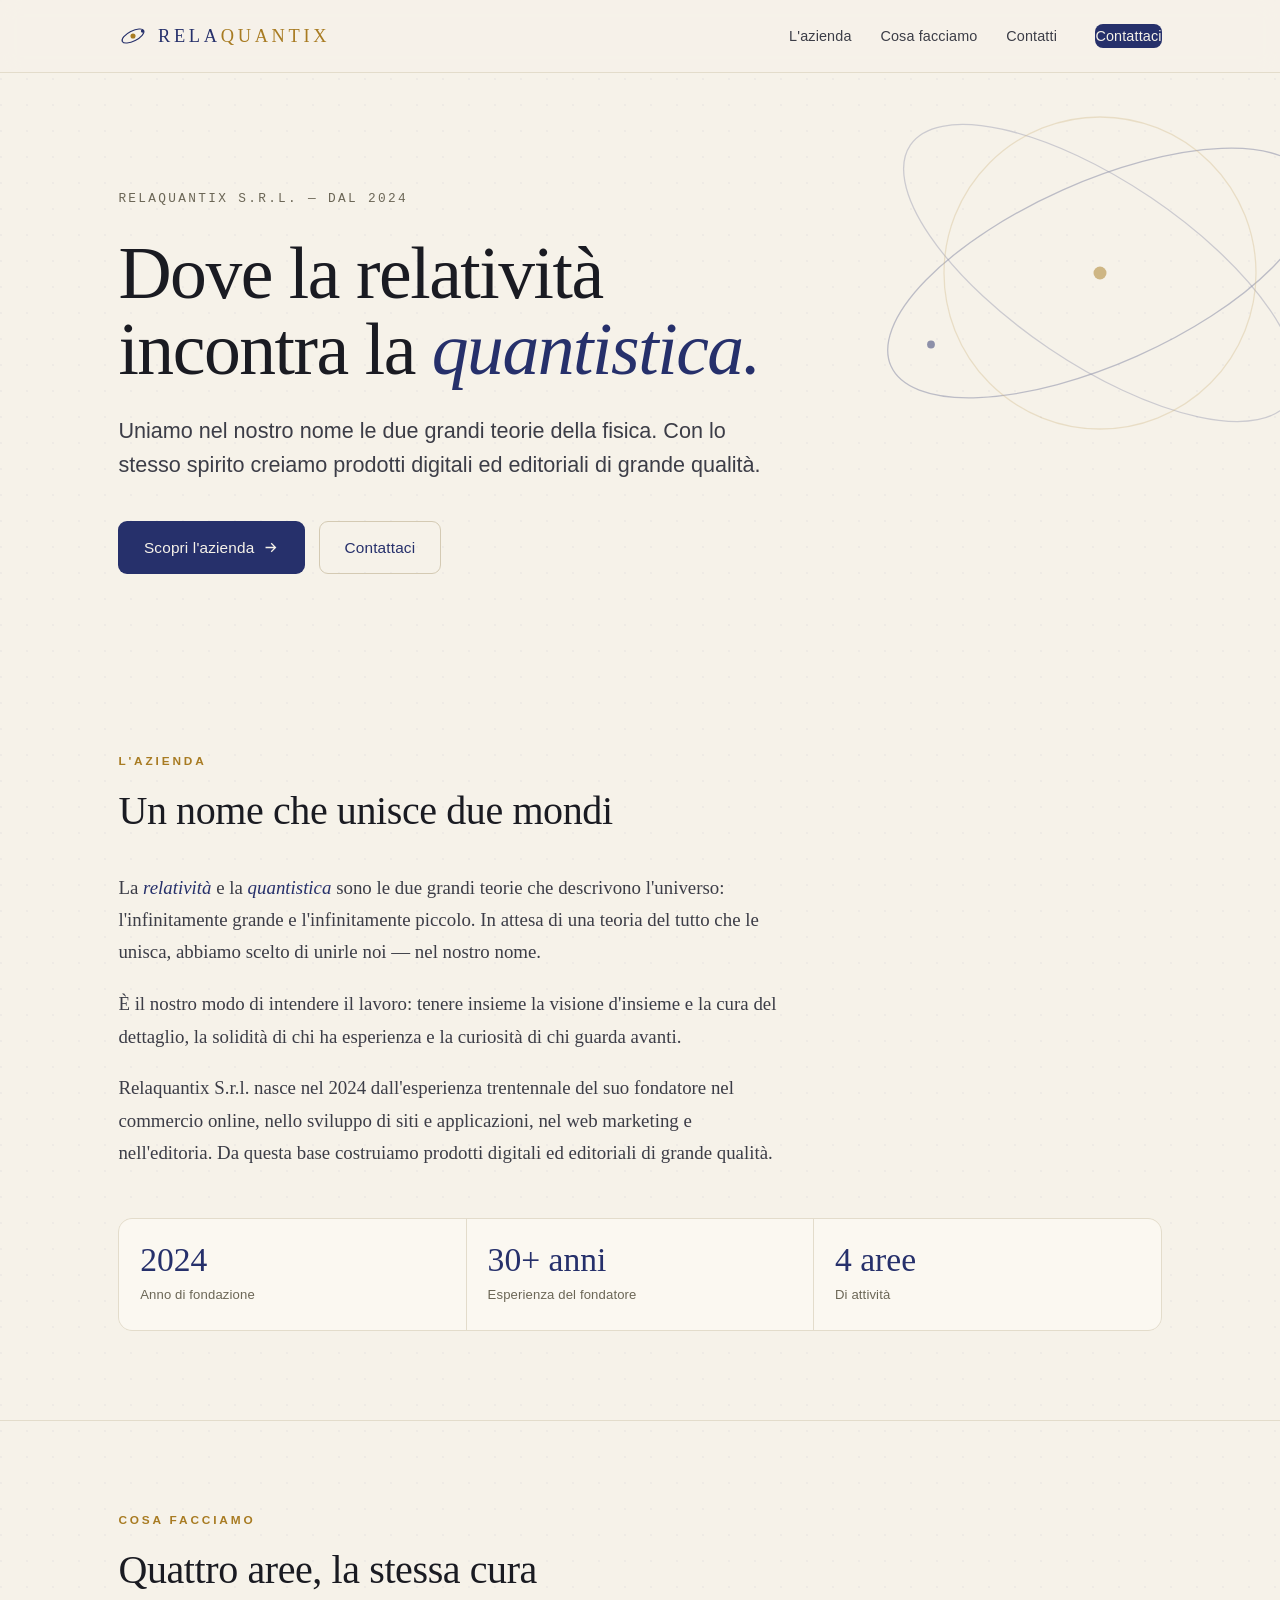
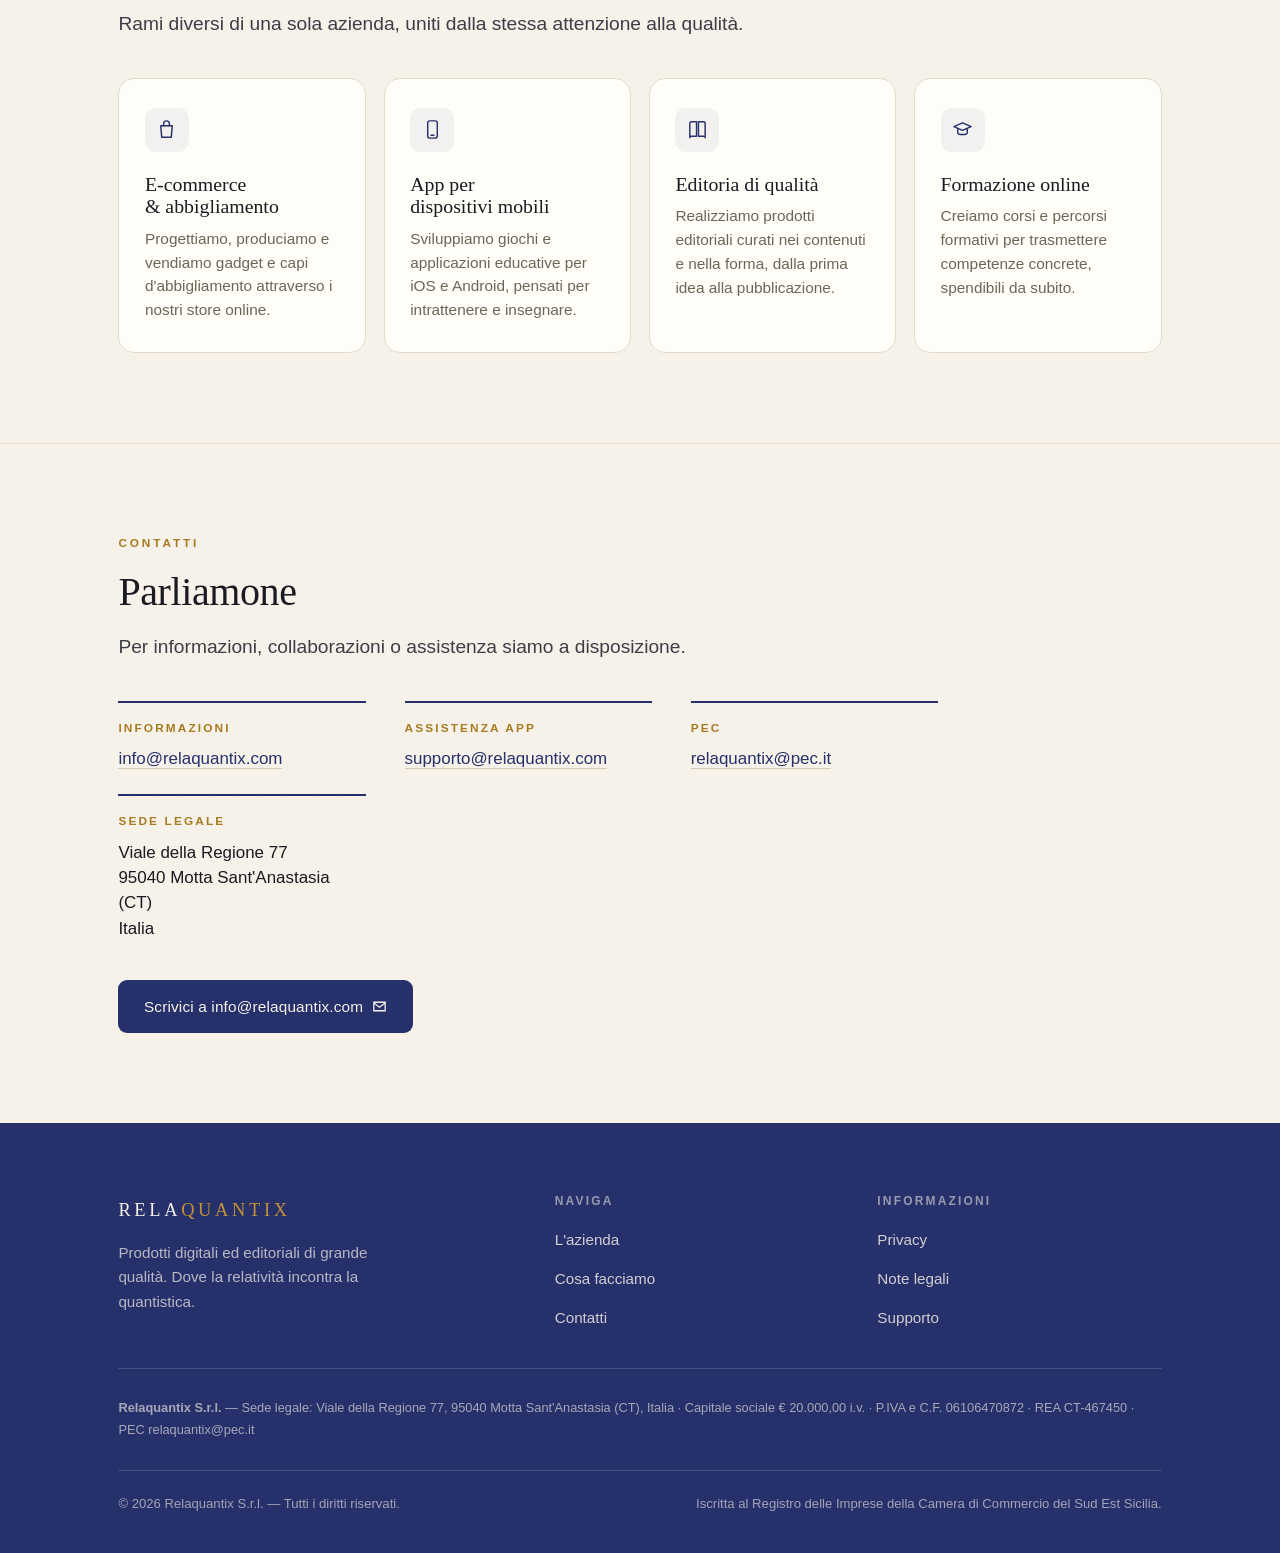
==== index.html @ 3b791d6e "Aggiunge un numero di versione agli asset per superare la cache Nginx serve CSS e JS senza Cache-Con" ====
<!DOCTYPE html>
<html lang="it">
<head>
  <meta charset="UTF-8">
  <meta name="viewport" content="width=device-width, initial-scale=1">
  <title>Relaquantix S.r.l. — Prodotti digitali ed editoriali di grande qualità</title>
  <meta name="description" content="Relaquantix S.r.l. crea prodotti digitali ed editoriali di grande qualità: e-commerce e abbigliamento, app per dispositivi mobili, editoria e formazione online. Dove la relatività incontra la quantistica.">
  <link rel="canonical" href="https://relaquantix.com/">
  <meta name="theme-color" content="#f6f2e9">
  <link rel="icon" href="/assets/img/favicon.svg" type="image/svg+xml">
  <meta property="og:type" content="website">
  <meta property="og:site_name" content="Relaquantix S.r.l.">
  <meta property="og:title" content="Relaquantix S.r.l. — Prodotti digitali ed editoriali di grande qualità">
  <meta property="og:description" content="Dove la relatività incontra la quantistica. E-commerce, app, editoria e formazione online.">
  <meta property="og:url" content="https://relaquantix.com/">
  <meta property="og:locale" content="it_IT">
  <link rel="stylesheet" href="/assets/css/style.css?v=2">
</head>
<body>
  <a class="skip-link" href="#main">Vai al contenuto</a>

  <header class="site-header">
    <div class="wrap nav-inner">
      <a class="brand" href="/" aria-label="Relaquantix, home">
        <svg class="brand-mark" viewBox="0 0 40 40" aria-hidden="true">
          <ellipse cx="20" cy="20" rx="16" ry="6.6" transform="rotate(-27 20 20)" fill="none" stroke="#26306b" stroke-width="1.5"/>
          <circle cx="20" cy="20" r="3.4" fill="#a87b22"/>
          <circle cx="32.6" cy="13.4" r="2.1" fill="#26306b"/>
        </svg>
        <span class="brand-text"><span class="brand-a">Rela</span><span class="brand-b">quantix</span></span>
      </a>
      <button class="nav-toggle" aria-label="Apri il menu" aria-expanded="false" aria-controls="nav-links">
        <svg viewBox="0 0 24 24" aria-hidden="true"><path d="M4 7h16M4 12h16M4 17h16"/></svg>
      </button>
      <ul class="nav-links" id="nav-links">
        <li><a href="#azienda">L'azienda</a></li>
        <li><a href="#cosa-facciamo">Cosa facciamo</a></li>
        <li><a href="#contatti">Contatti</a></li>
        <li><a class="nav-cta" href="#contatti">Contattaci</a></li>
      </ul>
    </div>
  </header>

  <main id="main">
    <section class="hero">
      <div class="wrap">
        <svg class="hero-motif" viewBox="0 0 400 400" fill="none" aria-hidden="true">
          <ellipse cx="200" cy="200" rx="176" ry="70" transform="rotate(-24 200 200)" stroke="#26306b" stroke-width="1" opacity="0.55"/>
          <ellipse cx="200" cy="200" rx="176" ry="70" transform="rotate(34 200 200)" stroke="#26306b" stroke-width="1" opacity="0.4"/>
          <ellipse cx="200" cy="200" rx="120" ry="120" stroke="#a87b22" stroke-width="1" opacity="0.35"/>
          <circle cx="200" cy="200" r="5" fill="#a87b22"/>
          <circle cx="345" cy="150" r="3.4" fill="#26306b"/>
          <circle cx="70" cy="255" r="3" fill="#26306b"/>
        </svg>
        <div class="hero-inner">
          <p class="hero-eyebrow">Relaquantix S.r.l. — dal 2024</p>
          <h1 class="hero-title">Dove la relatività incontra la <span class="accent">quantistica.</span></h1>
          <p class="hero-sub">Uniamo nel nostro nome le due grandi teorie della fisica. Con lo stesso spirito creiamo prodotti digitali ed editoriali di grande qualità.</p>
          <div class="btn-row">
            <a class="btn btn-primary" href="#azienda">Scopri l'azienda
              <svg viewBox="0 0 24 24" aria-hidden="true"><path d="M5 12h14M13 6l6 6-6 6"/></svg>
            </a>
            <a class="btn btn-ghost" href="#contatti">Contattaci</a>
          </div>
        </div>
      </div>
    </section>

    <section class="section" id="azienda" aria-labelledby="azienda-title">
      <div class="wrap">
        <div class="section-head reveal">
          <p class="eyebrow">L'azienda</p>
          <h2 class="section-title" id="azienda-title">Un nome che unisce due mondi</h2>
        </div>
        <div class="prose reveal">
          <p>La <em>relatività</em> e la <em>quantistica</em> sono le due grandi teorie che descrivono l'universo: l'infinitamente grande e l'infinitamente piccolo. In attesa di una teoria del tutto che le unisca, abbiamo scelto di unirle noi — nel nostro nome.</p>
          <p>È il nostro modo di intendere il lavoro: tenere insieme la visione d'insieme e la cura del dettaglio, la solidità di chi ha esperienza e la curiosità di chi guarda avanti.</p>
          <p>Relaquantix S.r.l. nasce nel 2024 dall'esperienza trentennale del suo fondatore nel commercio online, nello sviluppo di siti e applicazioni, nel web marketing e nell'editoria. Da questa base costruiamo prodotti digitali ed editoriali di grande qualità.</p>
        </div>
        <div class="stats reveal">
          <div class="stat"><div class="stat-num">2024</div><div class="stat-label">Anno di fondazione</div></div>
          <div class="stat"><div class="stat-num">30+ anni</div><div class="stat-label">Esperienza del fondatore</div></div>
          <div class="stat"><div class="stat-num">4 aree</div><div class="stat-label">Di attività</div></div>
        </div>
      </div>
    </section>

    <section class="section" id="cosa-facciamo" aria-labelledby="cosa-title">
      <div class="wrap">
        <div class="section-head reveal">
          <p class="eyebrow">Cosa facciamo</p>
          <h2 class="section-title" id="cosa-title">Quattro aree, la stessa cura</h2>
          <p class="lead">Rami diversi di una sola azienda, uniti dalla stessa attenzione alla qualità.</p>
        </div>
        <div class="cards">
          <article class="card reveal">
            <div class="card-ico"><svg viewBox="0 0 24 24" aria-hidden="true"><path d="M6 8h12l-1 12H7L6 8Z"/><path d="M9 8V6a3 3 0 0 1 6 0v2"/></svg></div>
            <h3 class="card-title">E-commerce &amp; abbigliamento</h3>
            <p class="card-desc">Progettiamo, produciamo e vendiamo gadget e capi d'abbigliamento attraverso i nostri store online.</p>
          </article>
          <article class="card reveal">
            <div class="card-ico"><svg viewBox="0 0 24 24" aria-hidden="true"><rect x="7" y="3" width="10" height="18" rx="2.2"/><path d="M10.5 18h3"/></svg></div>
            <h3 class="card-title">App per dispositivi mobili</h3>
            <p class="card-desc">Sviluppiamo giochi e applicazioni educative per iOS e Android, pensati per intrattenere e insegnare.</p>
          </article>
          <article class="card reveal">
            <div class="card-ico"><svg viewBox="0 0 24 24" aria-hidden="true"><path d="M4 5.5A1.5 1.5 0 0 1 5.5 4H11v15H5.5A1.5 1.5 0 0 0 4 20.5Z"/><path d="M20 5.5A1.5 1.5 0 0 0 18.5 4H13v15h5.5A1.5 1.5 0 0 1 20 20.5Z"/></svg></div>
            <h3 class="card-title">Editoria di qualità</h3>
            <p class="card-desc">Realizziamo prodotti editoriali curati nei contenuti e nella forma, dalla prima idea alla pubblicazione.</p>
          </article>
          <article class="card reveal">
            <div class="card-ico"><svg viewBox="0 0 24 24" aria-hidden="true"><path d="M3 9l9-4 9 4-9 4-9-4Z"/><path d="M7 11v4c0 1.3 2.2 2.3 5 2.3s5-1 5-2.3v-4"/></svg></div>
            <h3 class="card-title">Formazione online</h3>
            <p class="card-desc">Creiamo corsi e percorsi formativi per trasmettere competenze concrete, spendibili da subito.</p>
          </article>
        </div>
      </div>
    </section>

    <section class="section" id="contatti" aria-labelledby="contatti-title">
      <div class="wrap">
        <div class="section-head reveal">
          <p class="eyebrow">Contatti</p>
          <h2 class="section-title" id="contatti-title">Parliamone</h2>
          <p class="lead">Per informazioni, collaborazioni o assistenza siamo a disposizione.</p>
        </div>
        <div class="contact-grid reveal">
          <div class="contact-item">
            <div class="contact-label">Informazioni</div>
            <div class="contact-value"><a href="mailto:info@relaquantix.com">info@relaquantix.com</a></div>
          </div>
          <div class="contact-item">
            <div class="contact-label">Assistenza app</div>
            <div class="contact-value"><a href="mailto:supporto@relaquantix.com">supporto@relaquantix.com</a></div>
          </div>
          <div class="contact-item">
            <div class="contact-label">PEC</div>
            <div class="contact-value"><a href="mailto:relaquantix@pec.it">relaquantix@pec.it</a></div>
          </div>
          <div class="contact-item">
            <div class="contact-label">Sede legale</div>
            <div class="contact-value">Viale della Regione 77<br>95040 Motta Sant'Anastasia (CT)<br>Italia</div>
          </div>
        </div>
        <div class="btn-row reveal">
          <a class="btn btn-primary" href="mailto:info@relaquantix.com">Scrivici a info@relaquantix.com
            <svg viewBox="0 0 24 24" aria-hidden="true"><path d="M4 6h16v12H4z"/><path d="M4 7l8 6 8-6"/></svg>
          </a>
        </div>
      </div>
    </section>
  </main>

  <footer class="site-footer">
    <div class="wrap">
      <div class="footer-inner">
        <div class="footer-brand">
          <span class="brand-text"><span class="brand-a">Rela</span><span class="brand-b">quantix</span></span>
          <p class="footer-tag">Prodotti digitali ed editoriali di grande qualità. Dove la relatività incontra la quantistica.</p>
        </div>
        <nav class="footer-col" aria-label="Naviga">
          <h4>Naviga</h4>
          <ul>
            <li><a href="#azienda">L'azienda</a></li>
            <li><a href="#cosa-facciamo">Cosa facciamo</a></li>
            <li><a href="#contatti">Contatti</a></li>
          </ul>
        </nav>
        <nav class="footer-col" aria-label="Informazioni">
          <h4>Informazioni</h4>
          <ul>
            <li><a href="/privacy.html">Privacy</a></li>
            <li><a href="/note-legali.html">Note legali</a></li>
            <li><a href="/supporto.html">Supporto</a></li>
          </ul>
        </nav>
      </div>
      <div class="footer-legal">
        <strong>Relaquantix S.r.l.</strong> — Sede legale: Viale della Regione 77, 95040 Motta Sant'Anastasia (CT), Italia · Capitale sociale € 20.000,00 i.v. · P.IVA e C.F. 06106470872 · REA CT-467450 · PEC relaquantix@pec.it
      </div>
      <div class="footer-bottom">
        <span>© <span id="year">2026</span> Relaquantix S.r.l. — Tutti i diritti riservati.</span>
        <span>Iscritta al Registro delle Imprese della Camera di Commercio del Sud Est Sicilia.</span>
      </div>
    </div>
  </footer>

  <script src="/assets/js/main.js?v=2" defer></script>
</body>
</html>
---- assets/css/style.css ----
/* Relaquantix S.r.l. — direzione visiva "Luce editoriale"
   Sistema di stile condiviso da tutte le pagine. */

:root{
  --ivory:#f6f2e9;
  --ivory-2:#fbf8f1;
  --paper:#fffdf8;
  --ink:#1a1b22;
  --ink-soft:#3c3d47;
  --muted:#6b6656;
  --indigo:#26306b;
  --indigo-2:#343f88;
  --gold:#a87b22;
  --gold-2:#c19233;
  --line:#e3dccb;
  --line-2:#d4cab3;
  --maxw:1120px;
  --read:70ch;
  --serif:"Baskerville","Baskerville Old Face","Hoefler Text","Big Caslon",Georgia,"Times New Roman",serif;
  --sans:-apple-system,BlinkMacSystemFont,"Segoe UI",Roboto,"Helvetica Neue",Arial,sans-serif;
  --mono:ui-monospace,"SF Mono",Menlo,Consolas,monospace;
  --shadow:0 22px 50px -28px rgba(26,27,34,.35);
}

*,*::before,*::after{box-sizing:border-box;}
html{scroll-behavior:smooth;-webkit-text-size-adjust:100%;}
body{
  margin:0;
  background:
    radial-gradient(circle at 1px 1px, rgba(38,48,107,.035) 1px, transparent 0) 0 0/26px 26px,
    var(--ivory);
  color:var(--ink);
  font-family:var(--sans);
  font-size:17px;
  line-height:1.65;
  -webkit-font-smoothing:antialiased;
  text-rendering:optimizeLegibility;
}
h1,h2,h3,h4{font-family:var(--serif);font-weight:500;line-height:1.14;color:var(--ink);margin:0;text-wrap:balance;}
p{margin:0;}
a{color:var(--indigo);text-decoration:none;}
img,svg{max-width:100%;display:block;}

.wrap{max-width:var(--maxw);margin:0 auto;padding:0 clamp(1.2rem,4vw,2.4rem);}
.sr-only{position:absolute;width:1px;height:1px;padding:0;margin:-1px;overflow:hidden;clip:rect(0,0,0,0);border:0;}
.skip-link{position:absolute;left:-999px;top:0;z-index:100;background:var(--indigo);color:var(--ivory);
  padding:.7em 1.1em;border-radius:0 0 8px 0;}
.skip-link:focus{left:0;}
:focus-visible{outline:2.5px solid var(--gold-2);outline-offset:3px;border-radius:2px;}

/* ---------- Header ---------- */
.site-header{position:sticky;top:0;z-index:50;background:rgba(246,242,233,.86);
  backdrop-filter:saturate(140%) blur(10px);-webkit-backdrop-filter:saturate(140%) blur(10px);
  border-bottom:1px solid var(--line);}
.nav-inner{display:flex;align-items:center;gap:1.5rem;height:72px;}
.brand{display:flex;align-items:center;gap:.6rem;text-decoration:none;flex:none;}
.brand-mark{width:30px;height:30px;flex:none;}
.brand-text{font-family:var(--serif);font-weight:500;font-size:1.15rem;letter-spacing:.2em;
  text-transform:uppercase;}
.brand-a{color:var(--indigo);} .brand-b{color:var(--gold);}
.nav-links{display:flex;align-items:center;gap:1.8rem;margin-left:auto;list-style:none;padding:0;}
.nav-links a{color:var(--ink-soft);font-size:.9rem;letter-spacing:.01em;position:relative;padding:.3em 0;}
.nav-links a:hover{color:var(--indigo);}
.nav-links a::after{content:"";position:absolute;left:0;right:100%;bottom:0;height:1.5px;
  background:var(--gold);transition:right .28s ease;}
.nav-links a:hover::after{right:0;}
.nav-cta{margin-left:.6rem;background:var(--indigo);color:var(--ivory)!important;
  padding:.55em 1.1em;border-radius:8px;font-size:.86rem;font-weight:500;letter-spacing:.01em;}
.nav-cta::after{display:none;}
.nav-cta:hover{background:var(--indigo-2);}
.nav-toggle{display:none;margin-left:auto;width:44px;height:44px;border:1px solid var(--line-2);
  background:transparent;border-radius:8px;cursor:pointer;color:var(--ink);}
.nav-toggle svg{width:22px;height:22px;margin:auto;stroke:currentColor;fill:none;stroke-width:1.7;}

/* ---------- Sections ---------- */
main{display:block;}
.section{padding:clamp(3.4rem,7vw,6rem) 0;scroll-margin-top:88px;}
.section + .section{border-top:1px solid var(--line);}
.section-head{max-width:var(--read);margin-bottom:2.4rem;}
.eyebrow{font-family:var(--sans);font-size:.74rem;font-weight:600;letter-spacing:.24em;
  text-transform:uppercase;color:var(--gold);margin-bottom:1rem;}
.section-title{font-size:clamp(1.7rem,3.6vw,2.5rem);letter-spacing:-.01em;}
.lead{font-size:clamp(1.05rem,2vw,1.2rem);color:var(--ink-soft);margin-top:1rem;}
.prose{font-family:var(--serif);font-size:1.18rem;line-height:1.72;color:var(--ink-soft);max-width:var(--read);}
.prose p + p{margin-top:1.2rem;}
.prose em{color:var(--indigo);font-style:italic;}

/* ---------- Hero ---------- */
.hero{position:relative;overflow:hidden;padding:clamp(4rem,9vw,7.5rem) 0 clamp(3.4rem,7vw,5.5rem);}
.hero-motif{position:absolute;top:-60px;right:-80px;width:min(48vw,520px);opacity:.5;pointer-events:none;z-index:0;}
.hero-inner{position:relative;z-index:1;max-width:820px;}
.hero-eyebrow{font-family:var(--mono);font-size:.8rem;letter-spacing:.18em;text-transform:uppercase;
  color:var(--muted);margin-bottom:1.6rem;}
.hero-title{font-size:clamp(2.5rem,6.5vw,4.6rem);line-height:1.04;letter-spacing:-.02em;}
.hero-title .accent{color:var(--indigo);font-style:italic;}
.hero-sub{font-size:clamp(1.1rem,2.2vw,1.35rem);color:var(--ink-soft);max-width:56ch;margin-top:1.6rem;line-height:1.6;}
.btn-row{display:flex;flex-wrap:wrap;gap:.9rem;margin-top:2.4rem;}
.btn{display:inline-flex;align-items:center;gap:.5em;font-family:var(--sans);font-size:.96rem;
  font-weight:500;letter-spacing:.01em;padding:.85em 1.6em;border-radius:9px;cursor:pointer;
  border:1px solid transparent;transition:transform .18s ease,background .2s ease,box-shadow .2s ease;}
.btn:active{transform:translateY(1px);}
.btn-primary{background:var(--indigo);color:var(--ivory);box-shadow:var(--shadow);}
.btn-primary:hover{background:var(--indigo-2);}
.btn-ghost{background:transparent;border-color:var(--line-2);color:var(--indigo);}
.btn-ghost:hover{border-color:var(--indigo);background:rgba(38,48,107,.04);}
.btn svg{width:17px;height:17px;stroke:currentColor;fill:none;stroke-width:1.8;}

/* ---------- Stats ---------- */
.stats{display:grid;grid-template-columns:repeat(3,minmax(0,1fr));gap:1px;margin-top:3rem;
  background:var(--line);border:1px solid var(--line);border-radius:14px;overflow:hidden;}
.stat{background:var(--ivory-2);padding:1.5rem 1.3rem;}
.stat-num{font-family:var(--serif);font-size:clamp(1.6rem,3vw,2.1rem);color:var(--indigo);line-height:1;}
.stat-label{font-size:.82rem;color:var(--muted);margin-top:.5rem;letter-spacing:.01em;}

/* ---------- Cards ---------- */
.cards{display:grid;grid-template-columns:repeat(auto-fit,minmax(232px,1fr));gap:1.1rem;}
.card{background:var(--paper);border:1px solid var(--line);border-radius:16px;padding:1.8rem 1.6rem 1.9rem;
  transition:transform .22s ease,box-shadow .22s ease,border-color .22s ease;}
.card:hover{transform:translateY(-4px);box-shadow:var(--shadow);border-color:var(--line-2);}
.card-ico{width:44px;height:44px;border-radius:11px;background:rgba(38,48,107,.06);
  display:grid;place-items:center;color:var(--indigo);margin-bottom:1.3rem;}
.card-ico svg{width:23px;height:23px;stroke:currentColor;fill:none;stroke-width:1.5;stroke-linecap:round;stroke-linejoin:round;}
.card-title{font-size:1.24rem;margin-bottom:.55rem;}
.card-desc{font-size:.96rem;color:var(--muted);line-height:1.55;}

/* ---------- Contact ---------- */
.contact-grid{display:grid;grid-template-columns:repeat(auto-fit,minmax(240px,1fr));gap:1.4rem 2.4rem;
  max-width:820px;}
.contact-item{border-top:2px solid var(--indigo);padding-top:1rem;}
.contact-label{font-size:.74rem;font-weight:600;letter-spacing:.18em;text-transform:uppercase;
  color:var(--gold);margin-bottom:.5rem;}
.contact-value{font-size:1.06rem;color:var(--ink);line-height:1.5;}
.contact-value a{border-bottom:1px solid var(--line-2);}
.contact-value a:hover{border-color:var(--gold);color:var(--gold);}

/* ---------- Footer ---------- */
.site-footer{background:var(--indigo);color:rgba(246,242,233,.82);margin-top:0;}
.site-footer a{color:rgba(246,242,233,.82);}
.footer-inner{display:grid;grid-template-columns:1.4fr 1fr 1fr;gap:2.4rem;
  padding:clamp(3rem,6vw,4.5rem) 0 2.2rem;}
.footer-brand .brand-text{color:var(--ivory);}
.footer-brand .brand-a{color:var(--ivory);} .footer-brand .brand-b{color:var(--gold-2);}
.footer-tag{margin-top:1rem;font-size:.95rem;line-height:1.6;max-width:34ch;color:rgba(246,242,233,.7);}
.footer-col h4{font-family:var(--sans);font-size:.75rem;font-weight:600;letter-spacing:.18em;
  text-transform:uppercase;color:rgba(246,242,233,.55);margin-bottom:1.1rem;}
.footer-col ul{list-style:none;padding:0;margin:0;display:flex;flex-direction:column;gap:.7rem;}
.footer-col a{font-size:.95rem;}
.footer-col a:hover{color:var(--gold-2);}
.footer-legal{border-top:1px solid rgba(246,242,233,.16);padding:1.8rem 0;
  font-size:.8rem;line-height:1.7;color:rgba(246,242,233,.62);}
.footer-bottom{border-top:1px solid rgba(246,242,233,.16);padding:1.4rem 0 2.4rem;
  display:flex;flex-wrap:wrap;gap:.6rem 1.4rem;justify-content:space-between;
  font-size:.82rem;color:rgba(246,242,233,.6);}

/* ---------- Documento (privacy / note legali / supporto) ---------- */
.doc{padding:clamp(2.6rem,6vw,4.5rem) 0 clamp(3rem,7vw,5rem);}
.doc-inner{max-width:760px;}
.back-link{display:inline-flex;align-items:center;gap:.4em;font-size:.9rem;color:var(--muted);margin-bottom:2rem;}
.back-link:hover{color:var(--indigo);}
.back-link svg{width:16px;height:16px;stroke:currentColor;fill:none;stroke-width:1.8;}
.doc-title{font-size:clamp(2rem,4.5vw,2.9rem);letter-spacing:-.01em;}
.doc-updated{font-size:.86rem;color:var(--muted);margin-top:.8rem;font-family:var(--mono);letter-spacing:.02em;}
.doc-body{margin-top:2.6rem;color:var(--ink-soft);}
.doc-body h2{font-size:1.35rem;color:var(--indigo);margin:2.4rem 0 .8rem;}
.doc-body h3{font-size:1.08rem;font-family:var(--sans);font-weight:600;color:var(--ink);margin:1.6rem 0 .5rem;}
.doc-body p{margin:.7rem 0;line-height:1.7;}
.doc-body ul{margin:.7rem 0;padding-left:1.3rem;}
.doc-body li{margin:.4rem 0;line-height:1.65;}
.doc-body a{border-bottom:1px solid var(--line-2);}
.doc-body a:hover{border-color:var(--gold);}
.doc-note{background:var(--ivory-2);border:1px solid var(--line);border-left:3px solid var(--gold);
  border-radius:0 10px 10px 0;padding:1.1rem 1.3rem;margin:1.6rem 0;font-size:.95rem;}

/* ---------- Motion ---------- */
.reveal{opacity:0;transform:translateY(18px);transition:opacity .7s ease,transform .7s ease;}
.reveal.in{opacity:1;transform:none;}

/* ---------- Responsive ---------- */
@media (max-width:860px){
  .footer-inner{grid-template-columns:1fr 1fr;}
  .footer-brand{grid-column:1 / -1;}
}
@media (max-width:720px){
  .nav-toggle{display:grid;place-items:center;}
  .nav-links{position:absolute;top:72px;left:0;right:0;flex-direction:column;align-items:stretch;
    gap:0;background:var(--ivory-2);border-bottom:1px solid var(--line);margin:0;padding:.5rem 0;
    box-shadow:var(--shadow);display:none;}
  .nav-links.open{display:flex;}
  .nav-links li{border-top:1px solid var(--line);}
  .nav-links li:first-child{border-top:0;}
  .nav-links a{display:block;padding:1rem clamp(1.2rem,4vw,2.4rem);}
  .nav-links a::after{display:none;}
  .nav-cta{margin:.6rem clamp(1.2rem,4vw,2.4rem);text-align:center;}
}
@media (max-width:480px){
  .stats{grid-template-columns:1fr;}
  .footer-inner{grid-template-columns:1fr;}
}
@media (prefers-reduced-motion:reduce){
  html{scroll-behavior:auto;}
  .reveal{opacity:1;transform:none;transition:none;}
  .card,.btn{transition:none;}
}
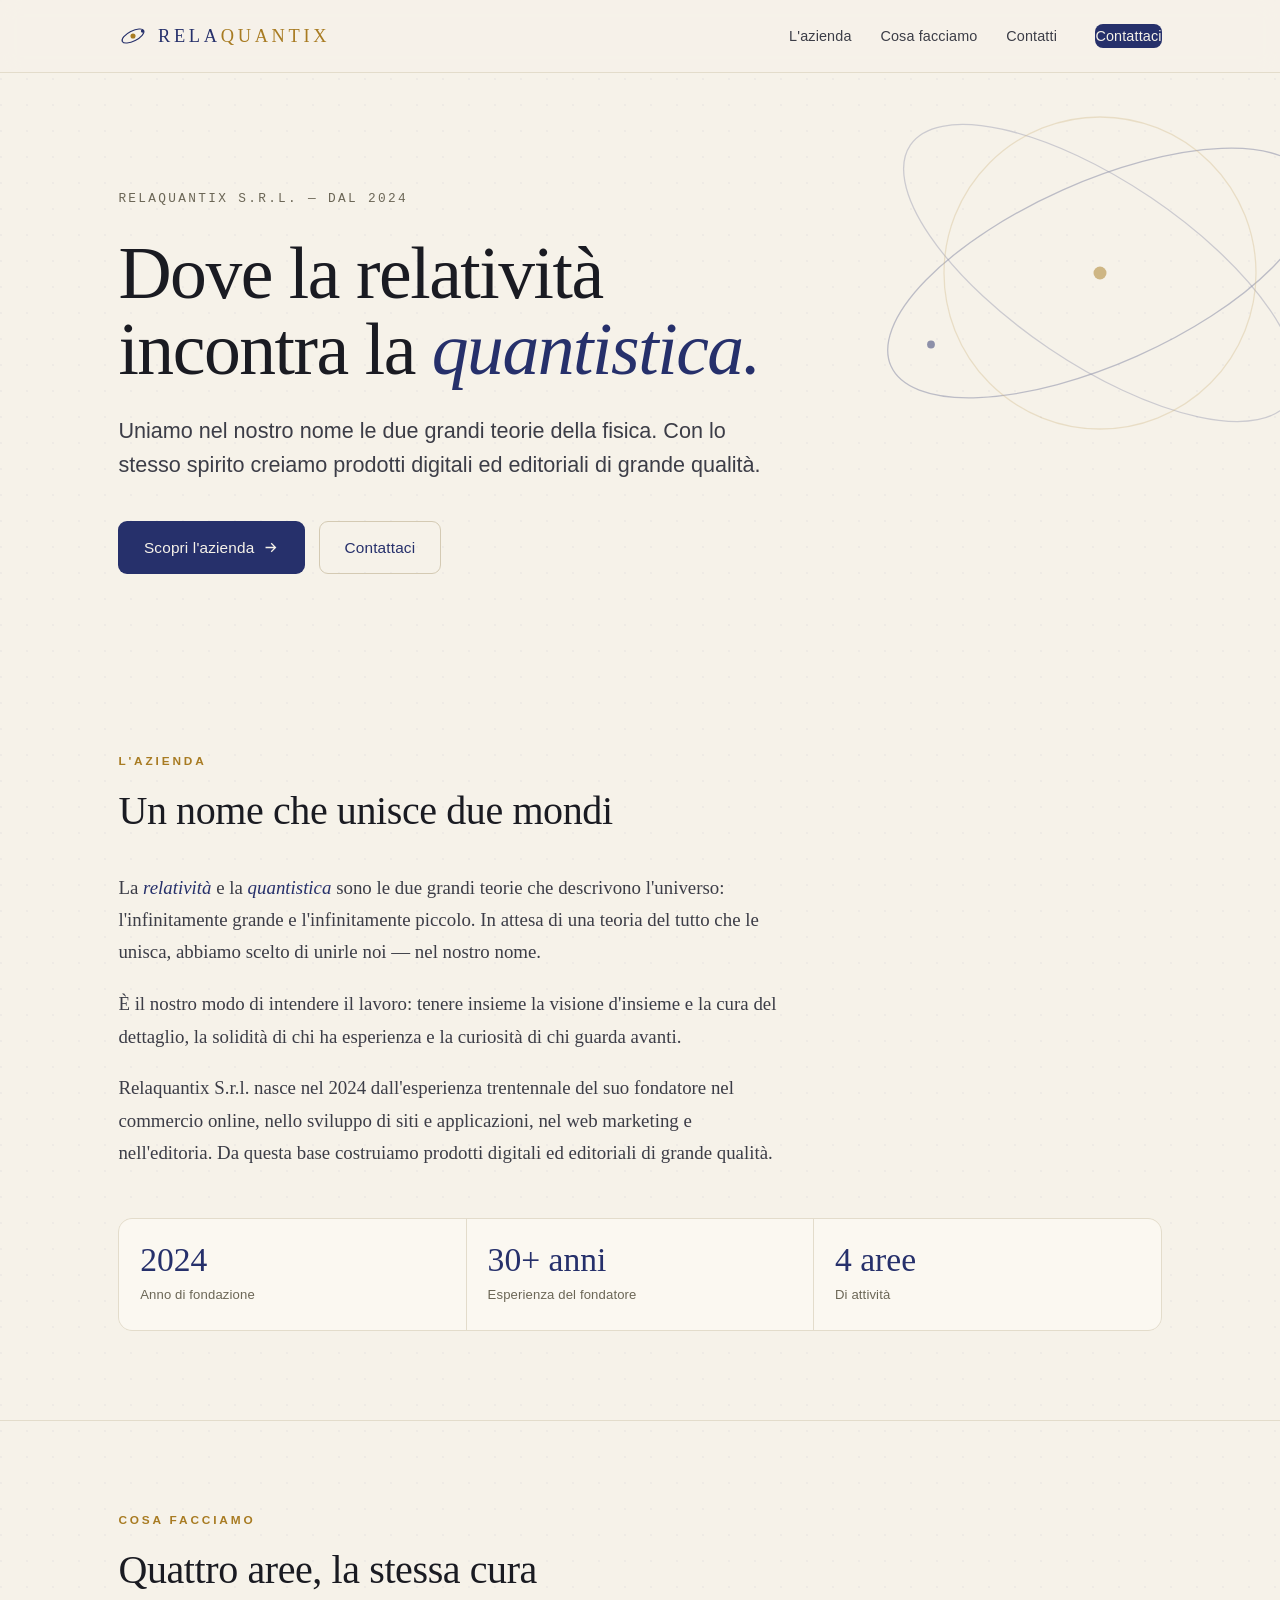
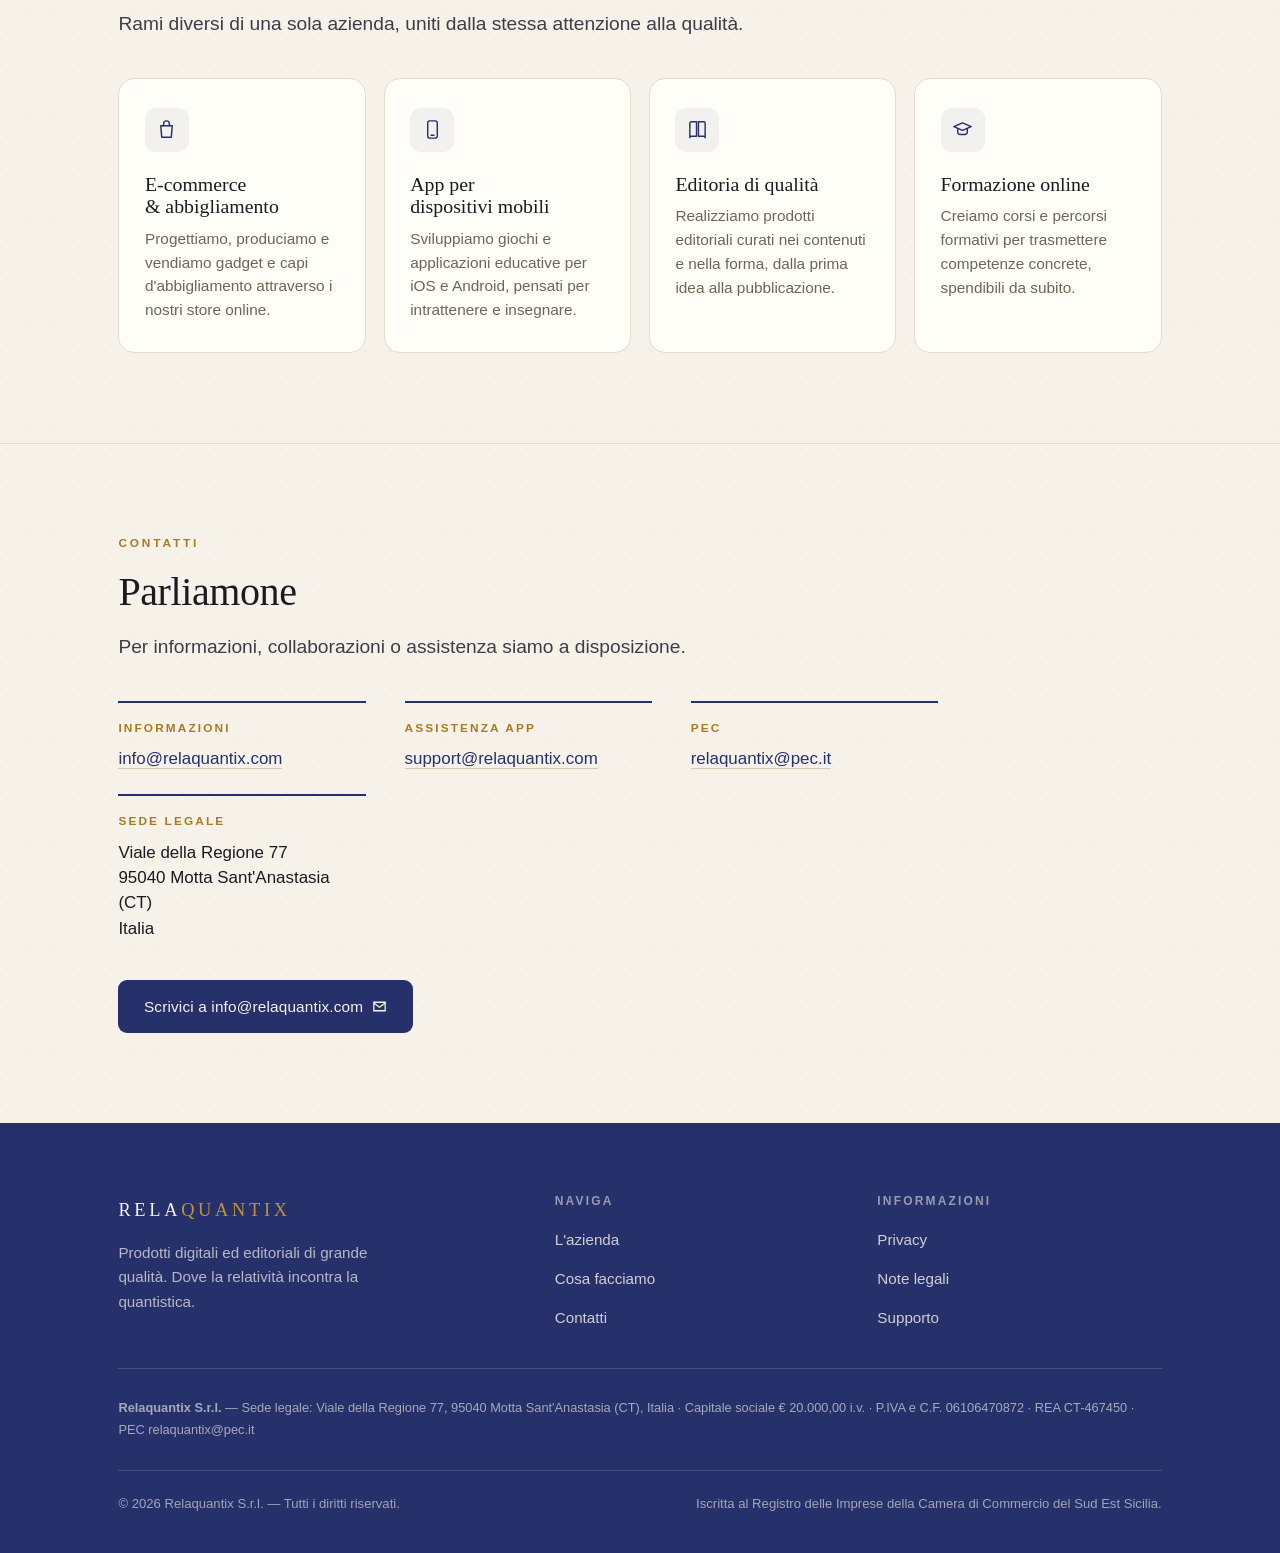
==== commit 172bdfed: "Usa support@relaquantix.com come indirizzo di supporto L'indirizzo definitivo per l'assistenza è sup" ====
--- a/index.html
+++ b/index.html
@@ -131,7 +131,7 @@
           </div>
           <div class="contact-item">
             <div class="contact-label">Assistenza app</div>
-            <div class="contact-value"><a href="mailto:supporto@relaquantix.com">supporto@relaquantix.com</a></div>
+            <div class="contact-value"><a href="mailto:support@relaquantix.com">support@relaquantix.com</a></div>
           </div>
           <div class="contact-item">
             <div class="contact-label">PEC</div>
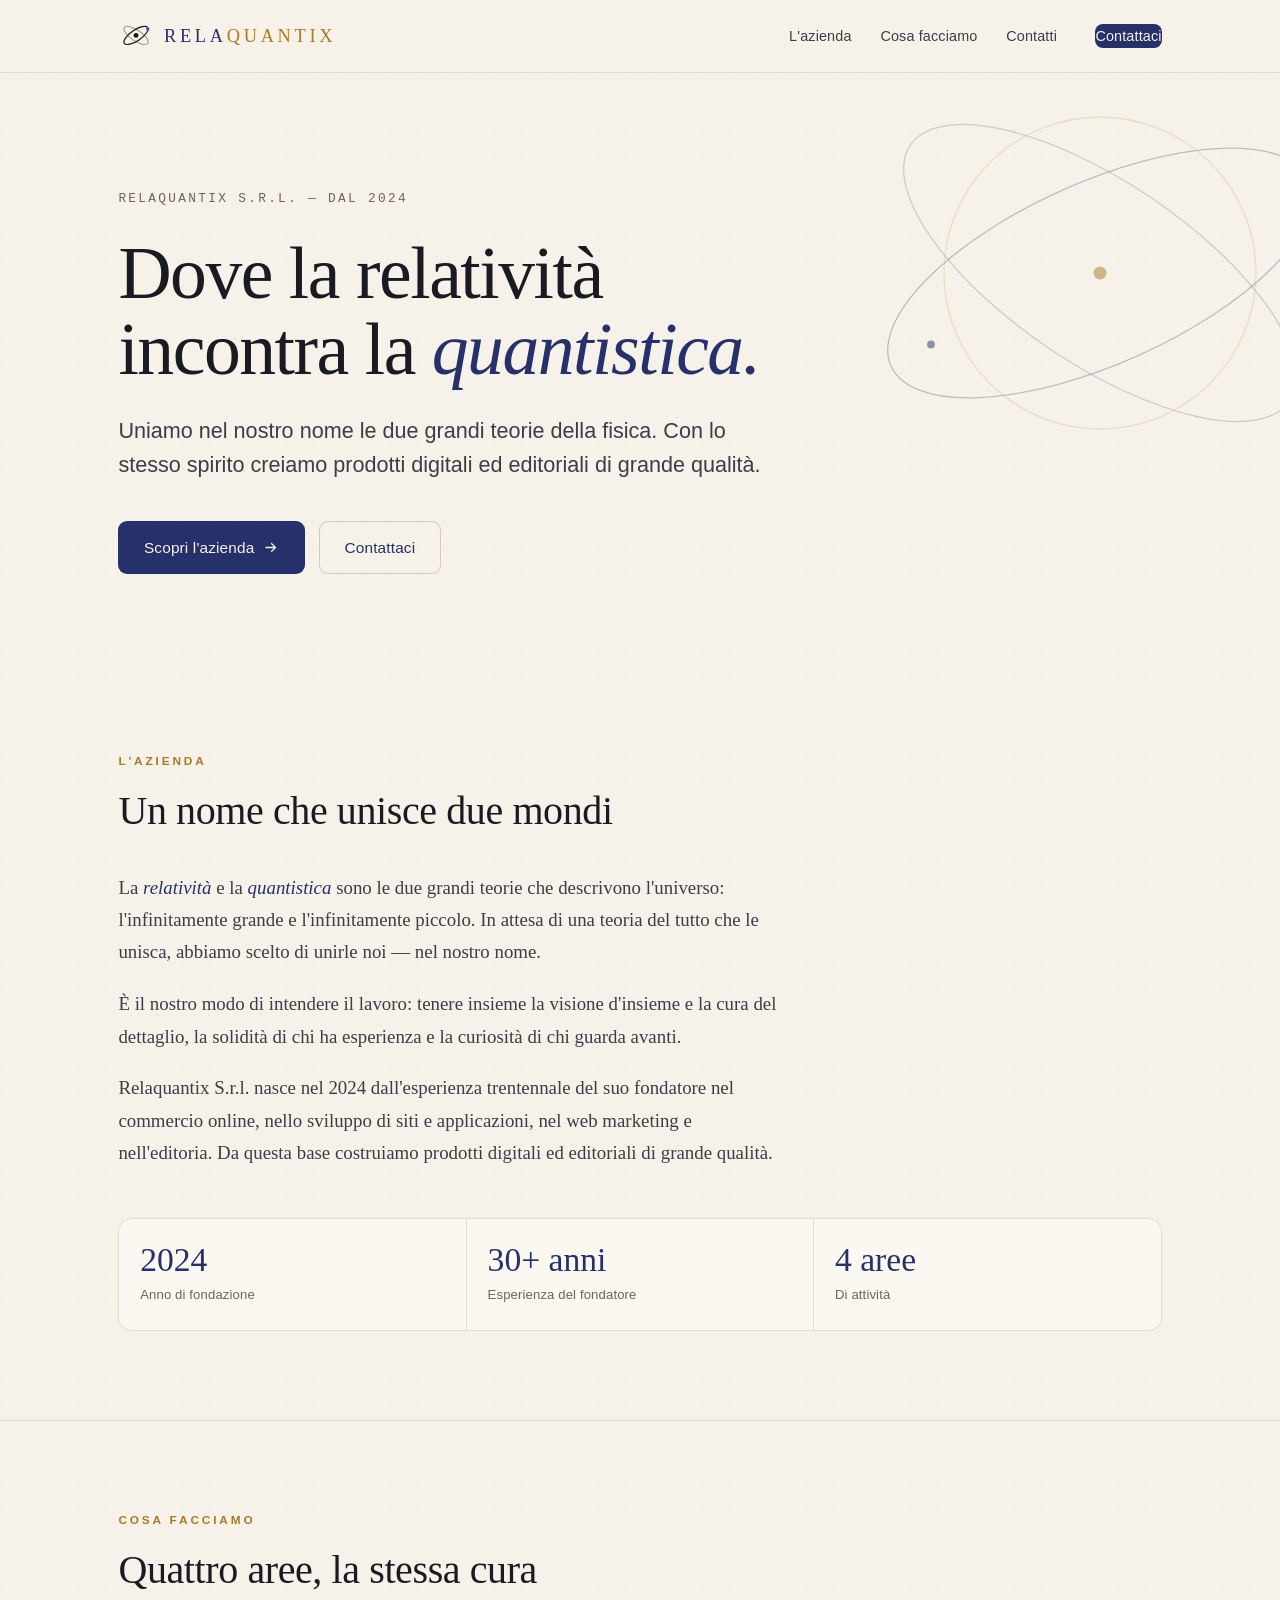
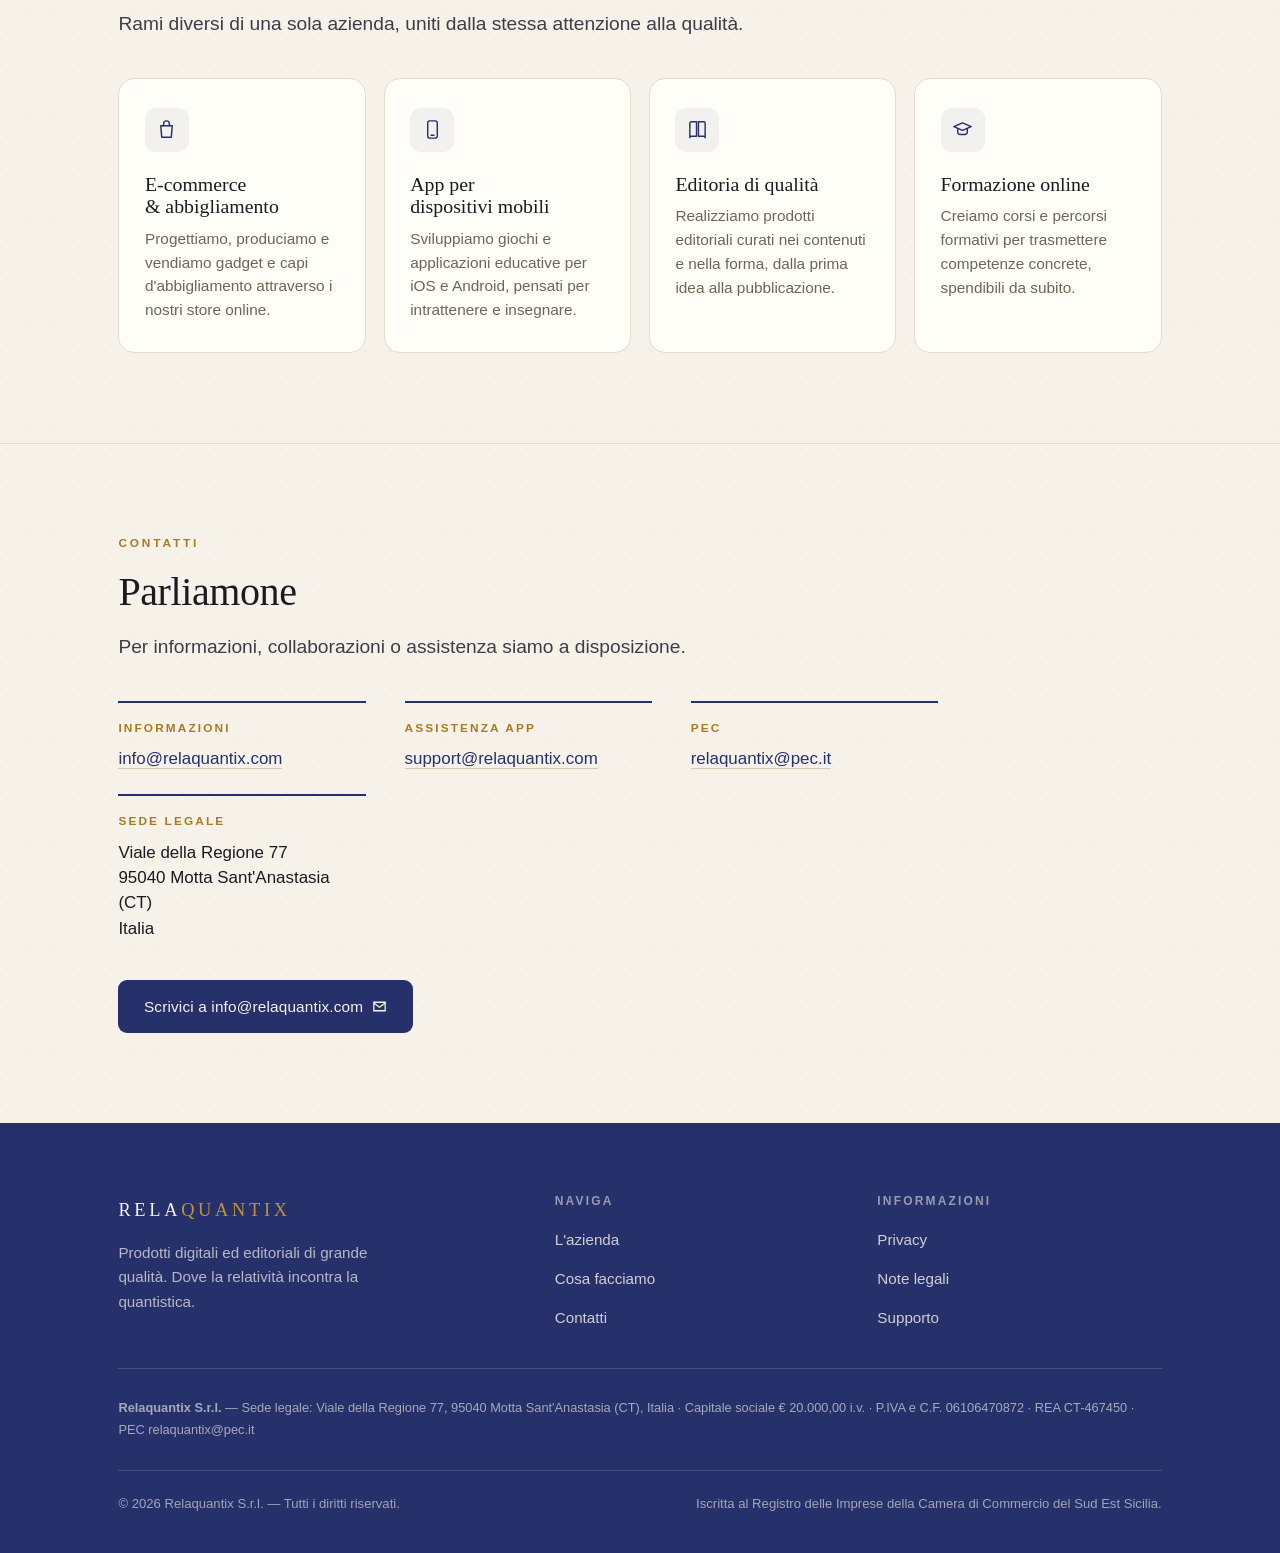
==== commit 5a48d384: "Integra il logo aziendale: simbolo vero in header e favicon Sposta i file del logo prodotti da Claud" ====
--- a/index.html
+++ b/index.html
@@ -14,7 +14,7 @@
   <meta property="og:description" content="Dove la relatività incontra la quantistica. E-commerce, app, editoria e formazione online.">
   <meta property="og:url" content="https://relaquantix.com/">
   <meta property="og:locale" content="it_IT">
-  <link rel="stylesheet" href="/assets/css/style.css?v=2">
+  <link rel="stylesheet" href="/assets/css/style.css?v=3">
 </head>
 <body>
   <a class="skip-link" href="#main">Vai al contenuto</a>
@@ -22,10 +22,11 @@
   <header class="site-header">
     <div class="wrap nav-inner">
       <a class="brand" href="/" aria-label="Relaquantix, home">
-        <svg class="brand-mark" viewBox="0 0 40 40" aria-hidden="true">
-          <ellipse cx="20" cy="20" rx="16" ry="6.6" transform="rotate(-27 20 20)" fill="none" stroke="#26306b" stroke-width="1.5"/>
-          <circle cx="20" cy="20" r="3.4" fill="#a87b22"/>
-          <circle cx="32.6" cy="13.4" r="2.1" fill="#26306b"/>
+        <svg class="brand-mark" viewBox="0 0 220 176" aria-hidden="true">
+          <ellipse cx="110" cy="82" rx="86" ry="33" transform="rotate(34 110 82)" fill="none" stroke="#a99377" stroke-width="6.5"/>
+          <ellipse cx="110" cy="82" rx="86" ry="33" transform="rotate(-34 110 82)" fill="none" stroke="#16171f" stroke-width="7.5"/>
+          <circle cx="110" cy="82" r="15" fill="#16171f"/>
+          <circle cx="182" cy="43" r="10.5" fill="#3f4fe0"/>
         </svg>
         <span class="brand-text"><span class="brand-a">Rela</span><span class="brand-b">quantix</span></span>
       </a>
@@ -185,6 +186,6 @@
     </div>
   </footer>
 
-  <script src="/assets/js/main.js?v=2" defer></script>
+  <script src="/assets/js/main.js?v=3" defer></script>
 </body>
 </html>
--- a/assets/css/style.css
+++ b/assets/css/style.css
@@ -54,7 +54,7 @@
   border-bottom:1px solid var(--line);}
 .nav-inner{display:flex;align-items:center;gap:1.5rem;height:72px;}
 .brand{display:flex;align-items:center;gap:.6rem;text-decoration:none;flex:none;}
-.brand-mark{width:30px;height:30px;flex:none;}
+.brand-mark{width:36px;height:auto;flex:none;}
 .brand-text{font-family:var(--serif);font-weight:500;font-size:1.15rem;letter-spacing:.2em;
   text-transform:uppercase;}
 .brand-a{color:var(--indigo);} .brand-b{color:var(--gold);}
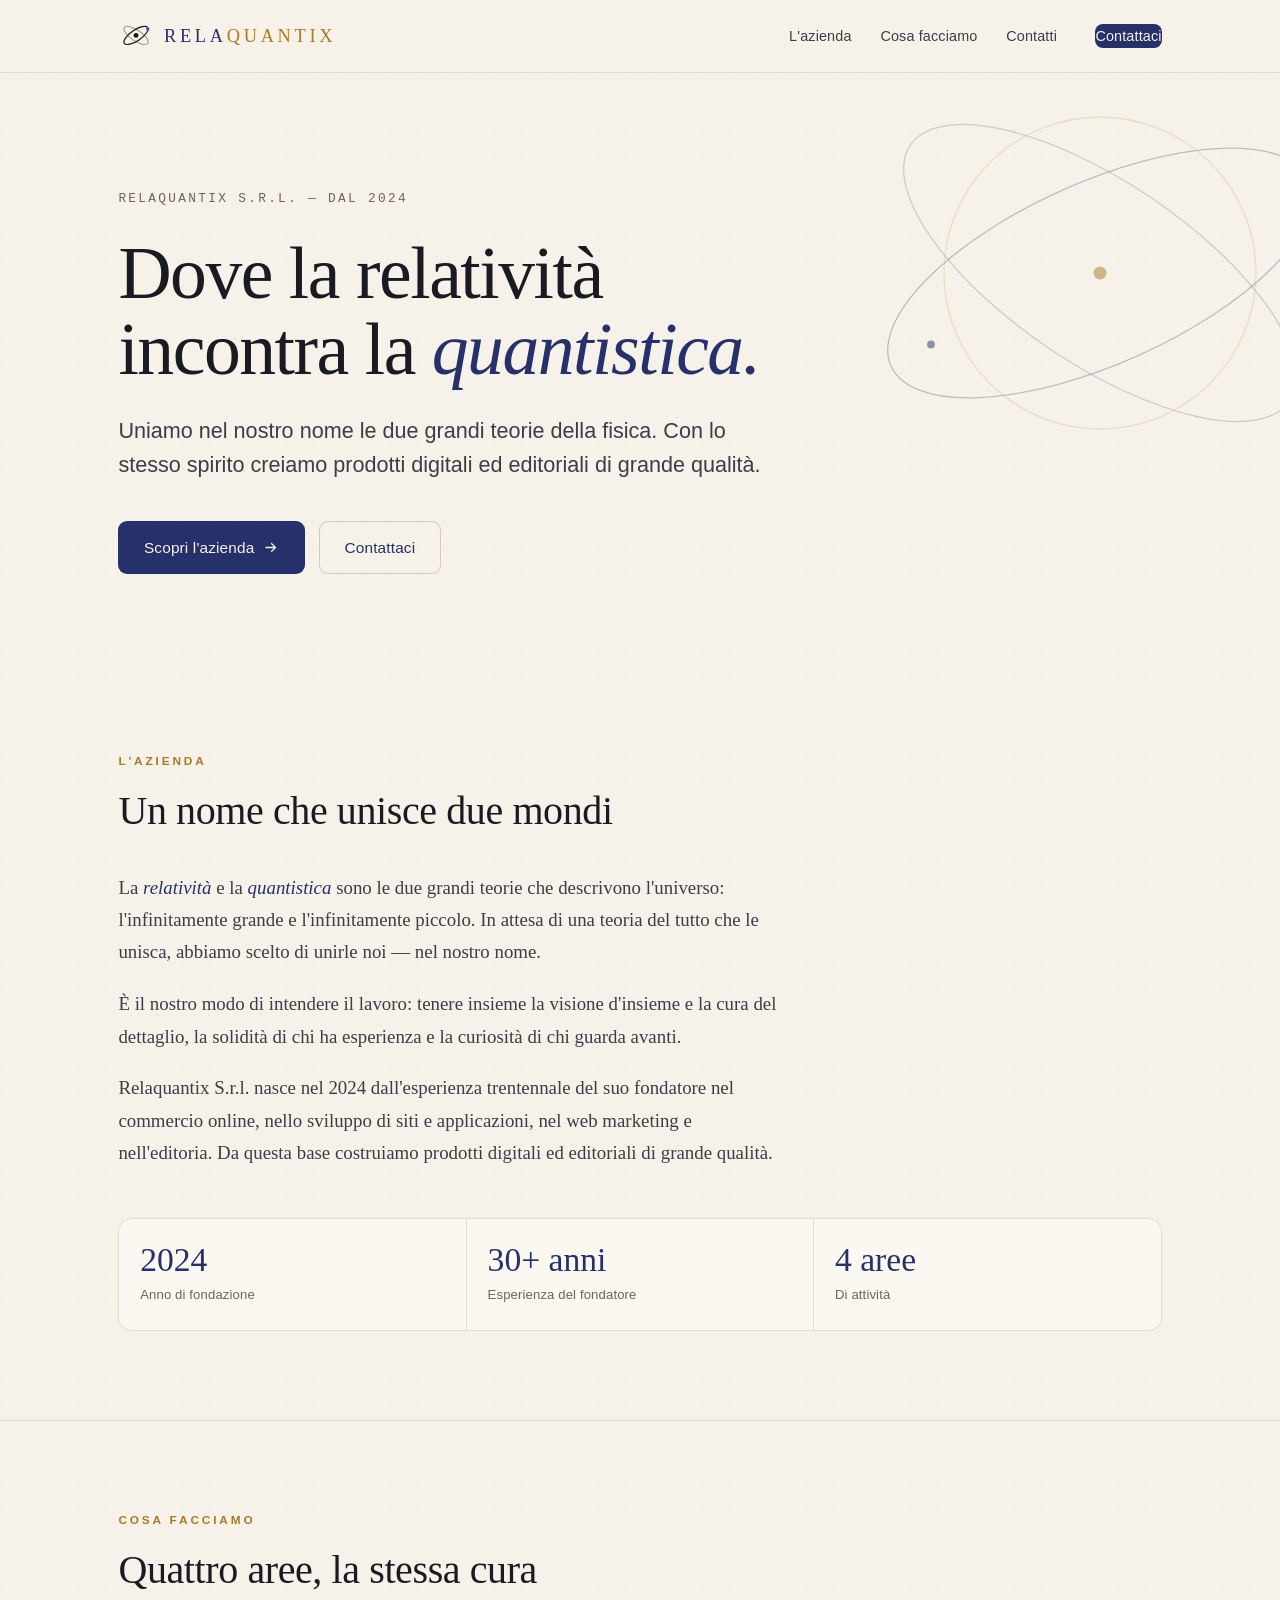
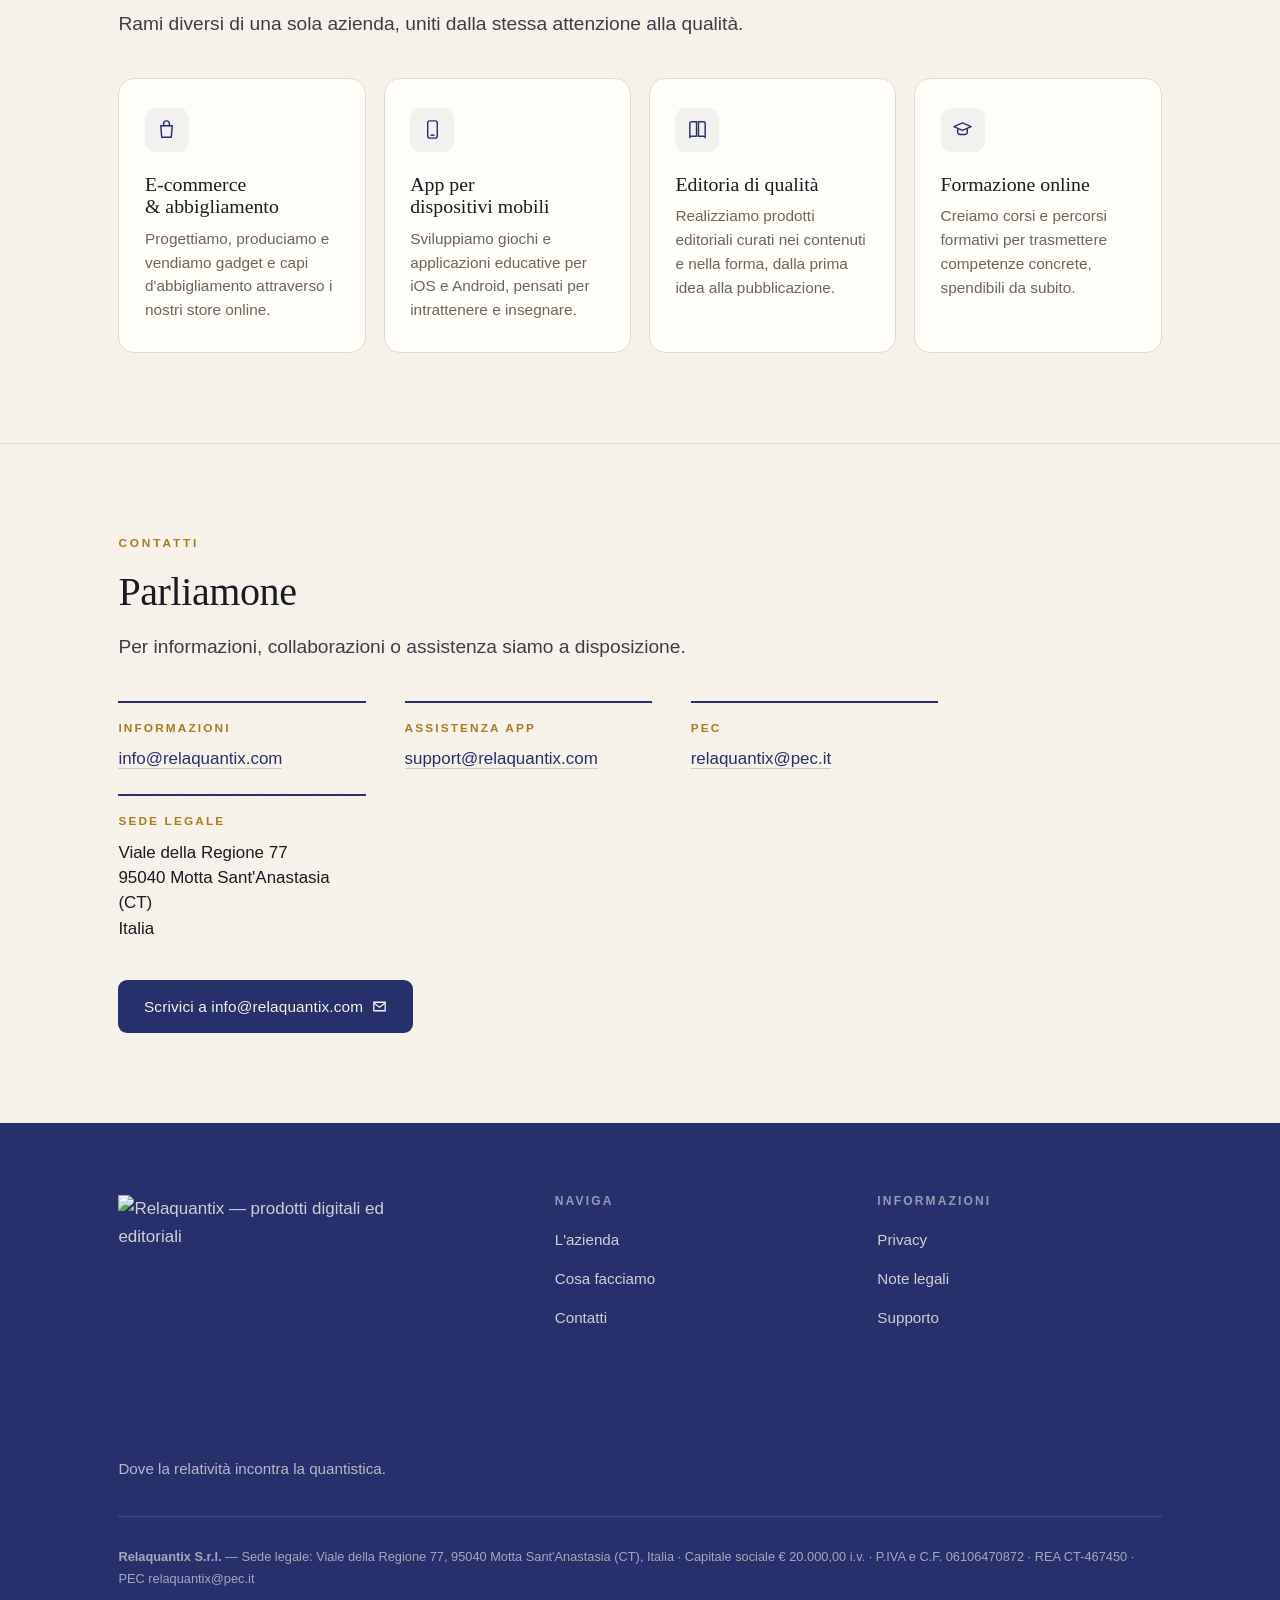
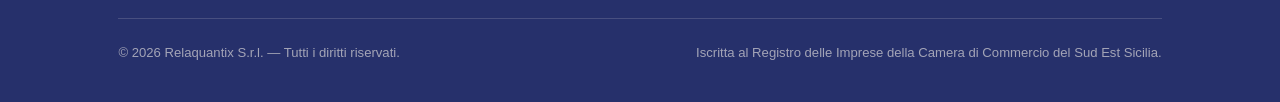
==== commit 92345e5e: "Lockup verticale nel footer e logo vettorializzato Claude Design ha rigenerato i lockup con il testo" ====
--- a/index.html
+++ b/index.html
@@ -14,7 +14,7 @@
   <meta property="og:description" content="Dove la relatività incontra la quantistica. E-commerce, app, editoria e formazione online.">
   <meta property="og:url" content="https://relaquantix.com/">
   <meta property="og:locale" content="it_IT">
-  <link rel="stylesheet" href="/assets/css/style.css?v=3">
+  <link rel="stylesheet" href="/assets/css/style.css?v=4">
 </head>
 <body>
   <a class="skip-link" href="#main">Vai al contenuto</a>
@@ -156,8 +156,8 @@
     <div class="wrap">
       <div class="footer-inner">
         <div class="footer-brand">
-          <span class="brand-text"><span class="brand-a">Rela</span><span class="brand-b">quantix</span></span>
-          <p class="footer-tag">Prodotti digitali ed editoriali di grande qualità. Dove la relatività incontra la quantistica.</p>
+          <img class="footer-logo" src="/assets/img/logo/lockup-vertical-dark.svg?v=4" width="460" height="336" alt="Relaquantix — prodotti digitali ed editoriali">
+          <p class="footer-tag">Dove la relatività incontra la quantistica.</p>
         </div>
         <nav class="footer-col" aria-label="Naviga">
           <h4>Naviga</h4>
@@ -186,6 +186,6 @@
     </div>
   </footer>
 
-  <script src="/assets/js/main.js?v=3" defer></script>
+  <script src="/assets/js/main.js?v=4" defer></script>
 </body>
 </html>
--- a/assets/css/style.css
+++ b/assets/css/style.css
@@ -138,9 +138,8 @@
 .site-footer a{color:rgba(246,242,233,.82);}
 .footer-inner{display:grid;grid-template-columns:1.4fr 1fr 1fr;gap:2.4rem;
   padding:clamp(3rem,6vw,4.5rem) 0 2.2rem;}
-.footer-brand .brand-text{color:var(--ivory);}
-.footer-brand .brand-a{color:var(--ivory);} .footer-brand .brand-b{color:var(--gold-2);}
-.footer-tag{margin-top:1rem;font-size:.95rem;line-height:1.6;max-width:34ch;color:rgba(246,242,233,.7);}
+.footer-logo{width:min(100%,330px);height:auto;}
+.footer-tag{margin-top:1.3rem;font-size:.95rem;line-height:1.6;max-width:34ch;color:rgba(246,242,233,.7);}
 .footer-col h4{font-family:var(--sans);font-size:.75rem;font-weight:600;letter-spacing:.18em;
   text-transform:uppercase;color:rgba(246,242,233,.55);margin-bottom:1.1rem;}
 .footer-col ul{list-style:none;padding:0;margin:0;display:flex;flex-direction:column;gap:.7rem;}
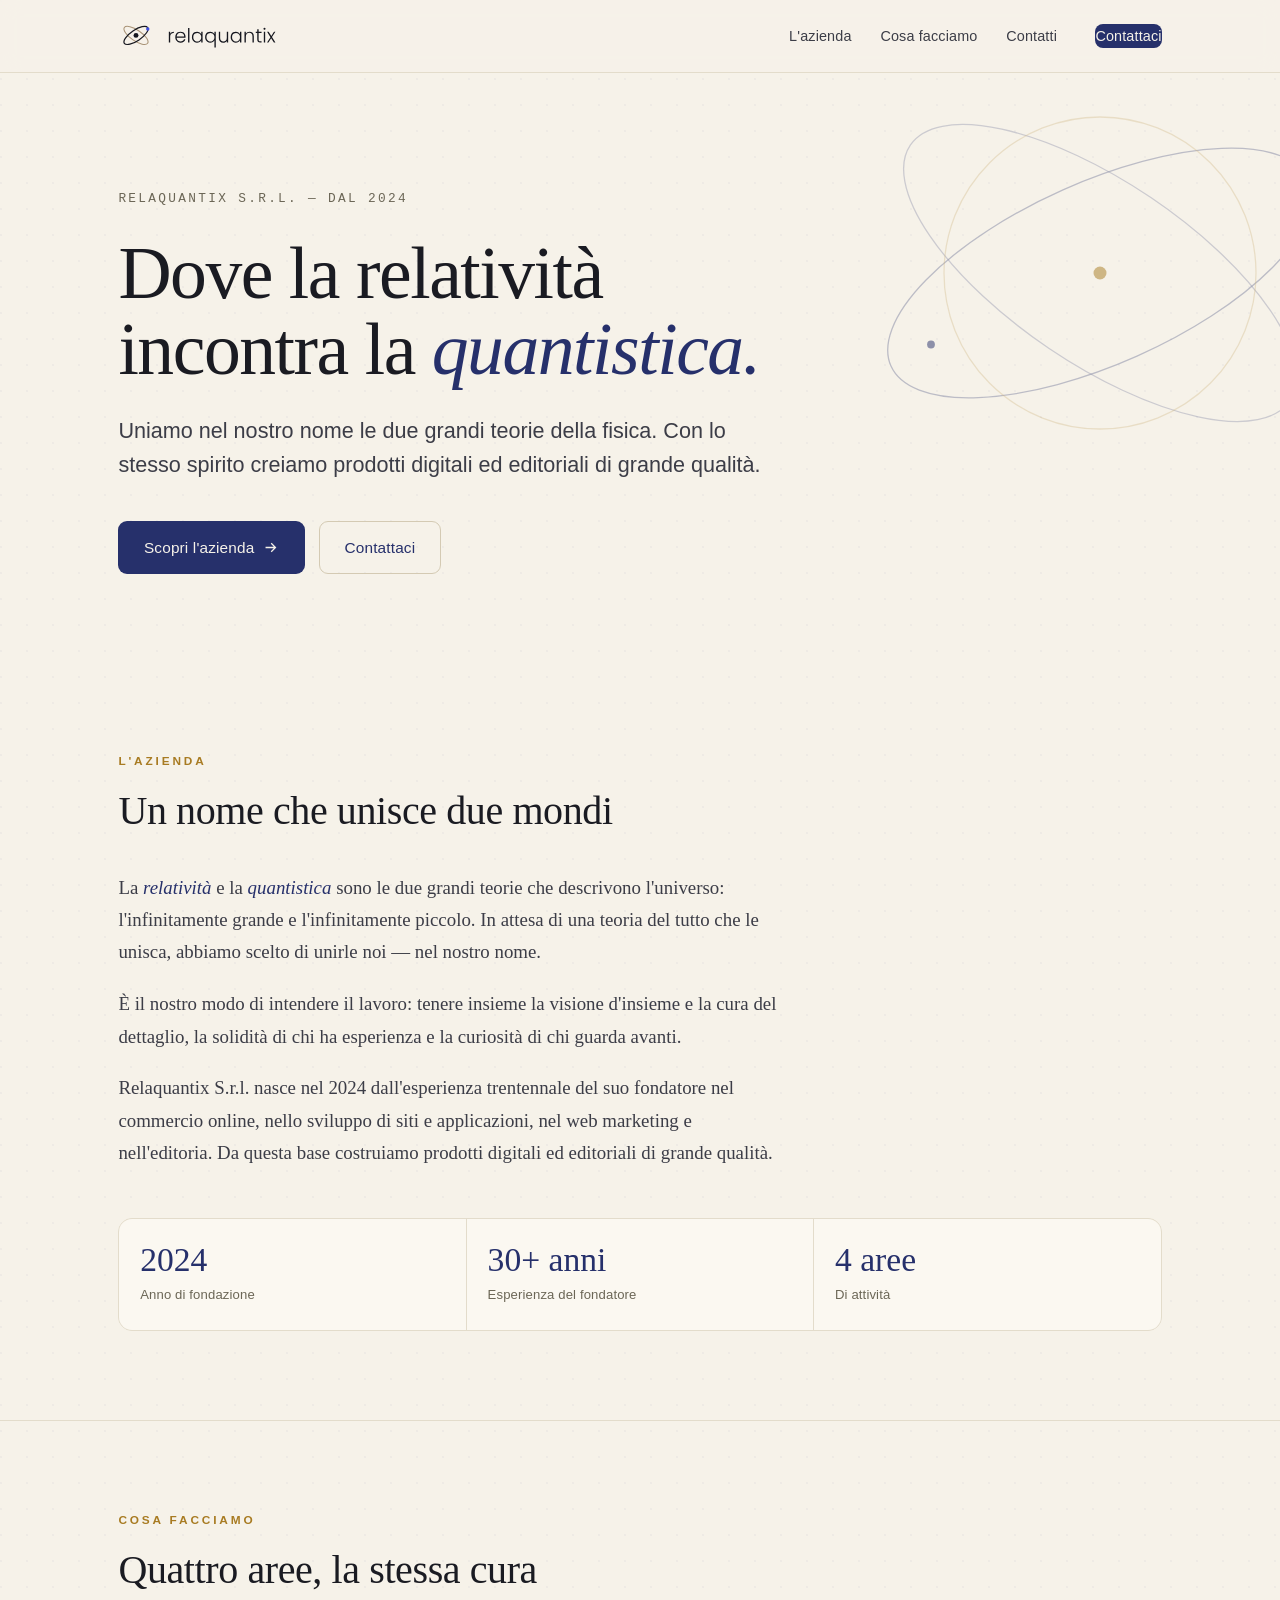
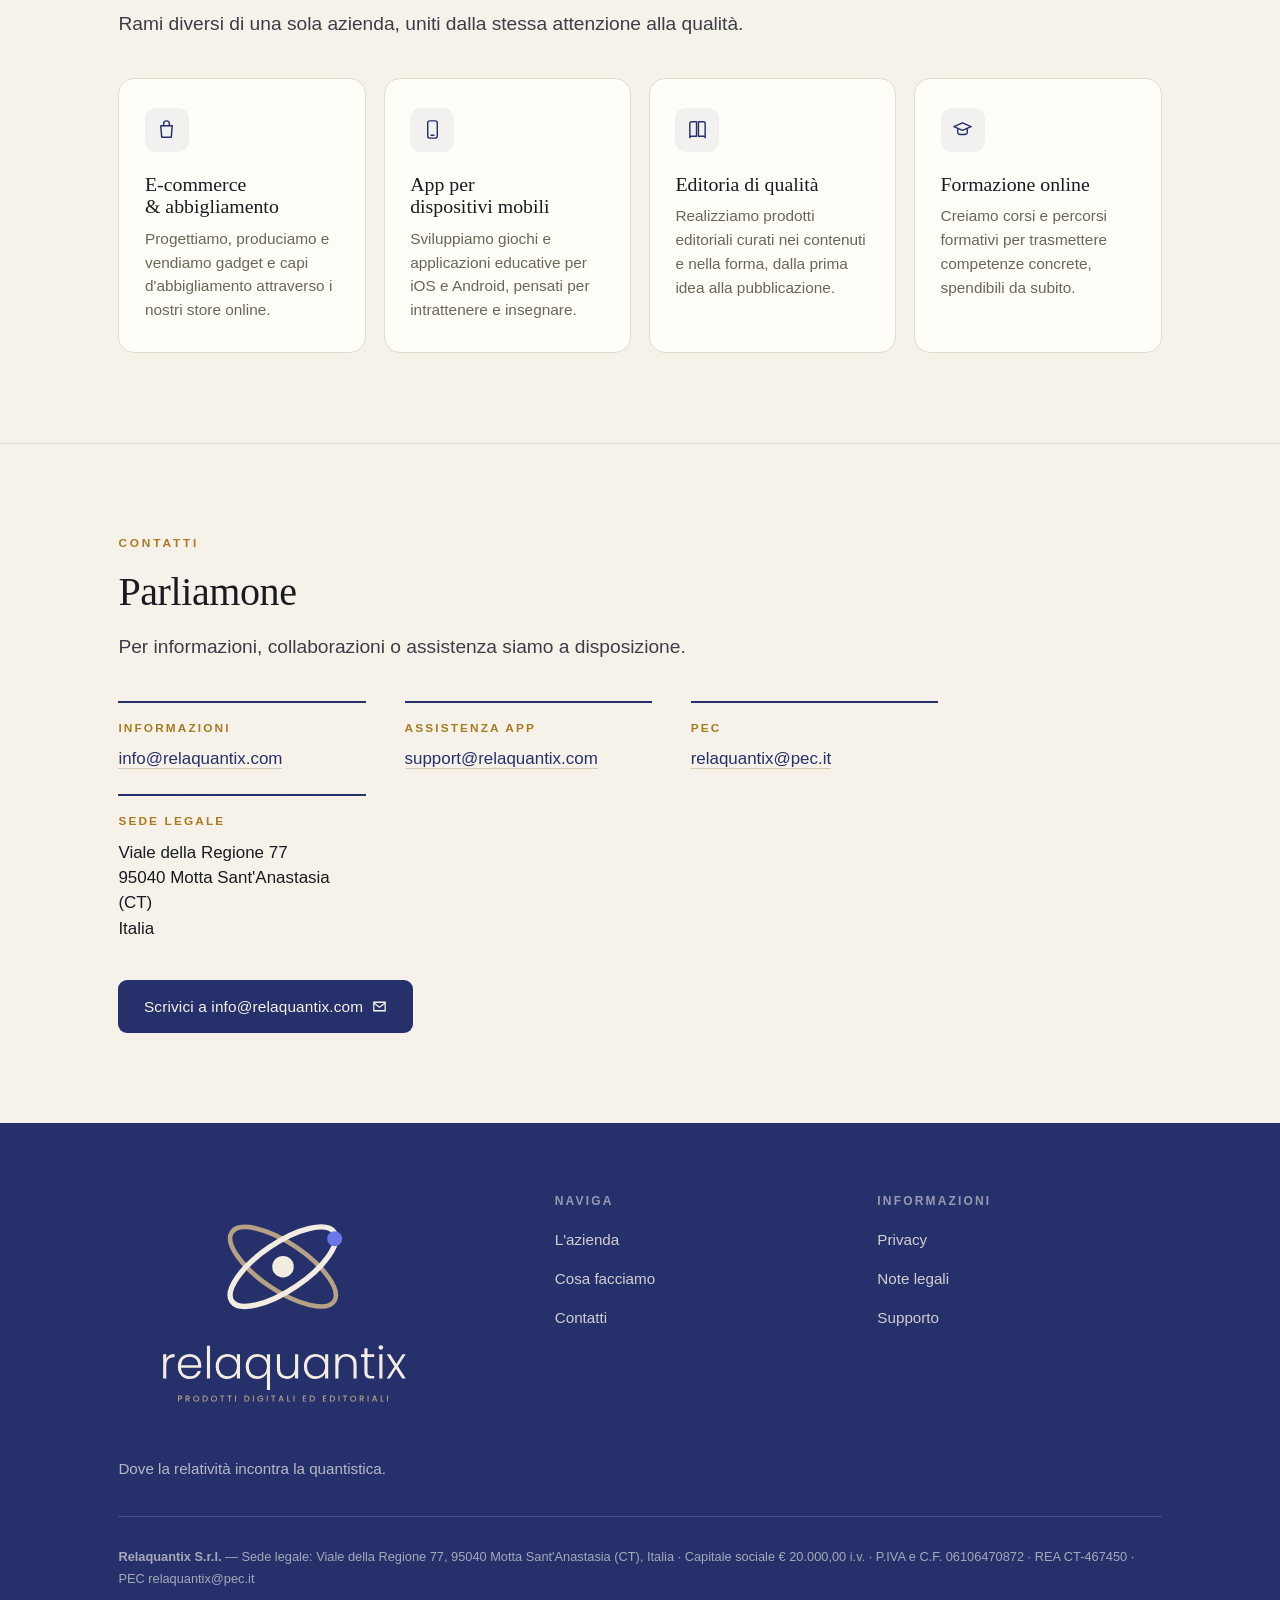
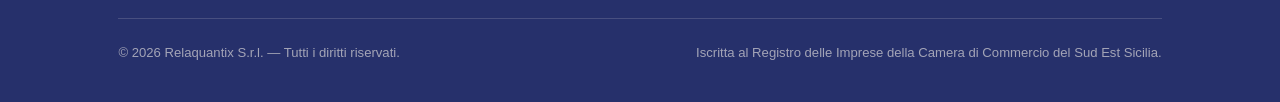
==== commit 8cadc003: "Header: usa il wordmark ufficiale al posto di quello costruito a mano Il "RELAQUANTIX" in Baskervill" ====
--- a/index.html
+++ b/index.html
@@ -14,7 +14,7 @@
   <meta property="og:description" content="Dove la relatività incontra la quantistica. E-commerce, app, editoria e formazione online.">
   <meta property="og:url" content="https://relaquantix.com/">
   <meta property="og:locale" content="it_IT">
-  <link rel="stylesheet" href="/assets/css/style.css?v=4">
+  <link rel="stylesheet" href="/assets/css/style.css?v=5">
 </head>
 <body>
   <a class="skip-link" href="#main">Vai al contenuto</a>
@@ -28,7 +28,7 @@
           <circle cx="110" cy="82" r="15" fill="#16171f"/>
           <circle cx="182" cy="43" r="10.5" fill="#3f4fe0"/>
         </svg>
-        <span class="brand-text"><span class="brand-a">Rela</span><span class="brand-b">quantix</span></span>
+        <img class="brand-wordmark" src="/assets/img/logo/wordmark.svg?v=5" width="706" height="160" alt="">
       </a>
       <button class="nav-toggle" aria-label="Apri il menu" aria-expanded="false" aria-controls="nav-links">
         <svg viewBox="0 0 24 24" aria-hidden="true"><path d="M4 7h16M4 12h16M4 17h16"/></svg>
@@ -156,7 +156,7 @@
     <div class="wrap">
       <div class="footer-inner">
         <div class="footer-brand">
-          <img class="footer-logo" src="/assets/img/logo/lockup-vertical-dark.svg?v=4" width="460" height="336" alt="Relaquantix — prodotti digitali ed editoriali">
+          <img class="footer-logo" src="/assets/img/logo/lockup-vertical-dark.svg?v=5" width="460" height="336" alt="Relaquantix — prodotti digitali ed editoriali">
           <p class="footer-tag">Dove la relatività incontra la quantistica.</p>
         </div>
         <nav class="footer-col" aria-label="Naviga">
@@ -186,6 +186,6 @@
     </div>
   </footer>
 
-  <script src="/assets/js/main.js?v=4" defer></script>
+  <script src="/assets/js/main.js?v=5" defer></script>
 </body>
 </html>
--- a/assets/css/style.css
+++ b/assets/css/style.css
@@ -55,9 +55,7 @@
 .nav-inner{display:flex;align-items:center;gap:1.5rem;height:72px;}
 .brand{display:flex;align-items:center;gap:.6rem;text-decoration:none;flex:none;}
 .brand-mark{width:36px;height:auto;flex:none;}
-.brand-text{font-family:var(--serif);font-weight:500;font-size:1.15rem;letter-spacing:.2em;
-  text-transform:uppercase;}
-.brand-a{color:var(--indigo);} .brand-b{color:var(--gold);}
+.brand-wordmark{height:26px;width:auto;display:block;}
 .nav-links{display:flex;align-items:center;gap:1.8rem;margin-left:auto;list-style:none;padding:0;}
 .nav-links a{color:var(--ink-soft);font-size:.9rem;letter-spacing:.01em;position:relative;padding:.3em 0;}
 .nav-links a:hover{color:var(--indigo);}
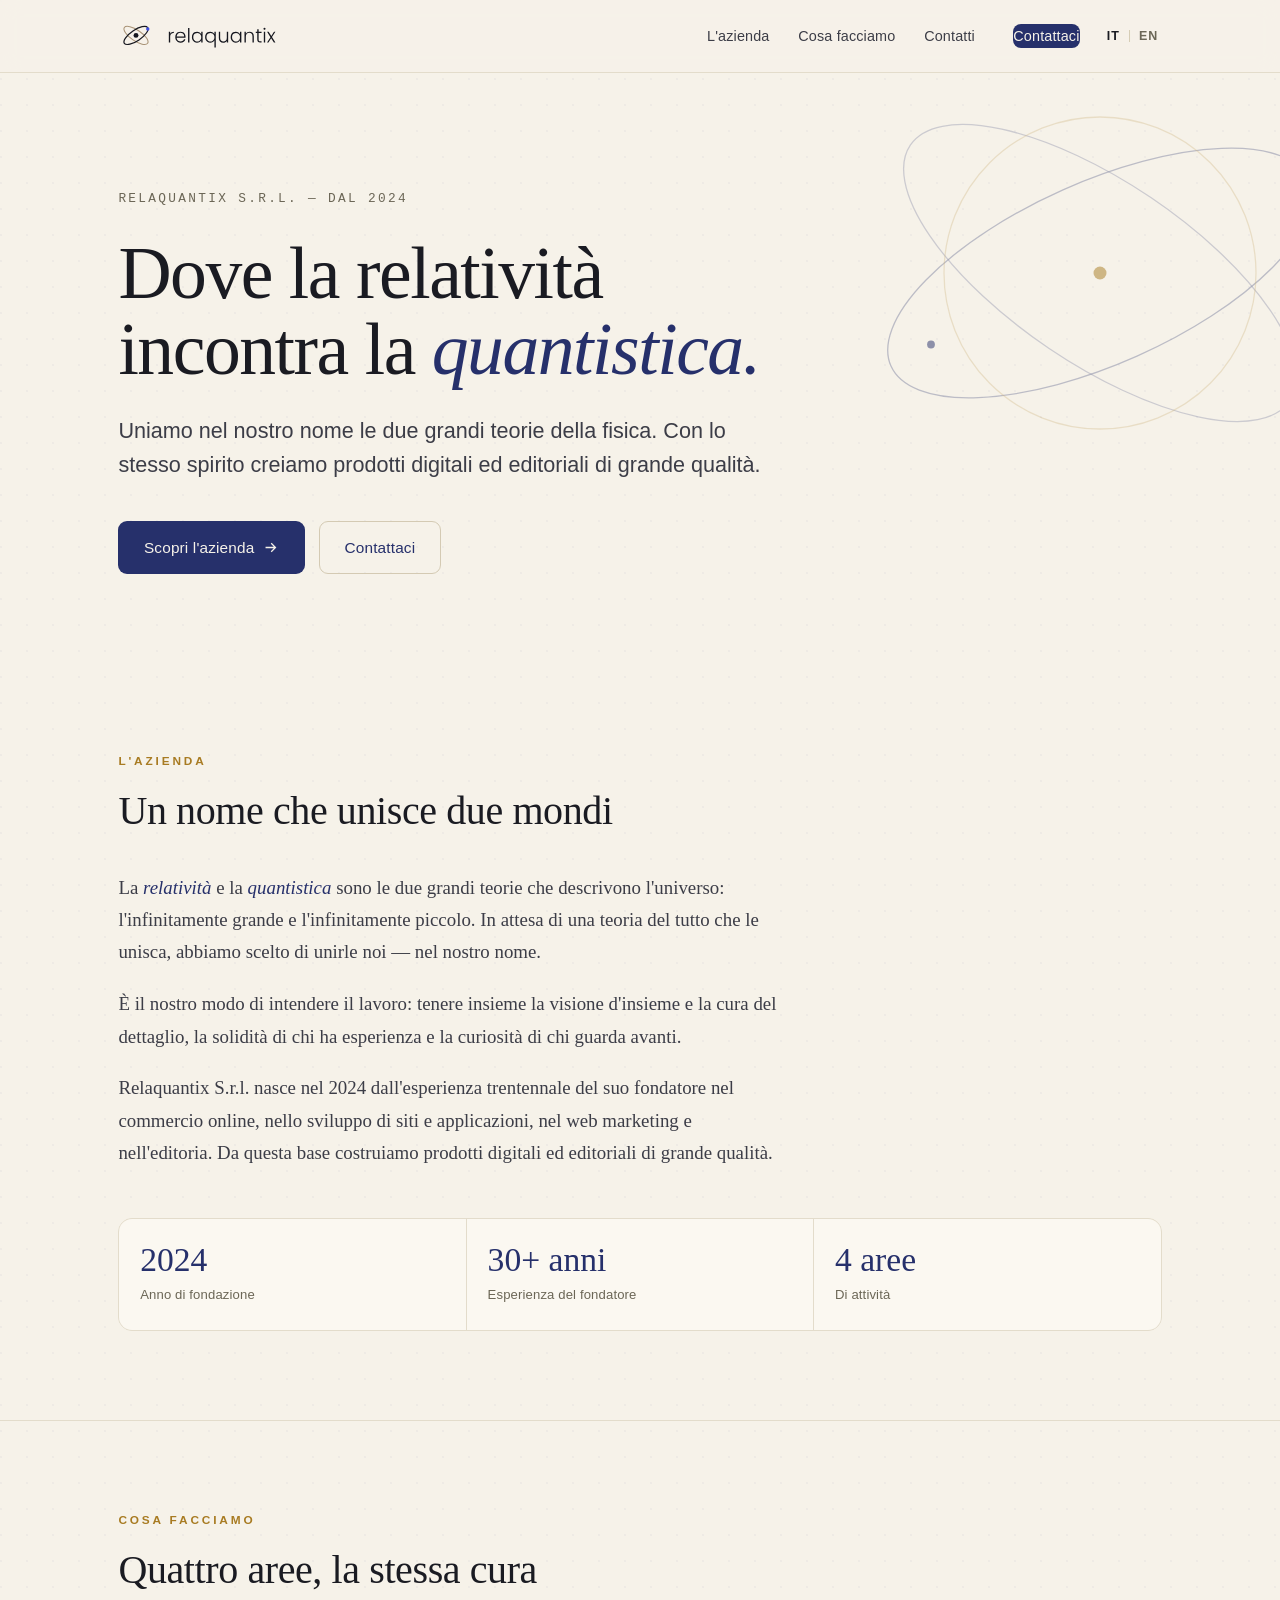
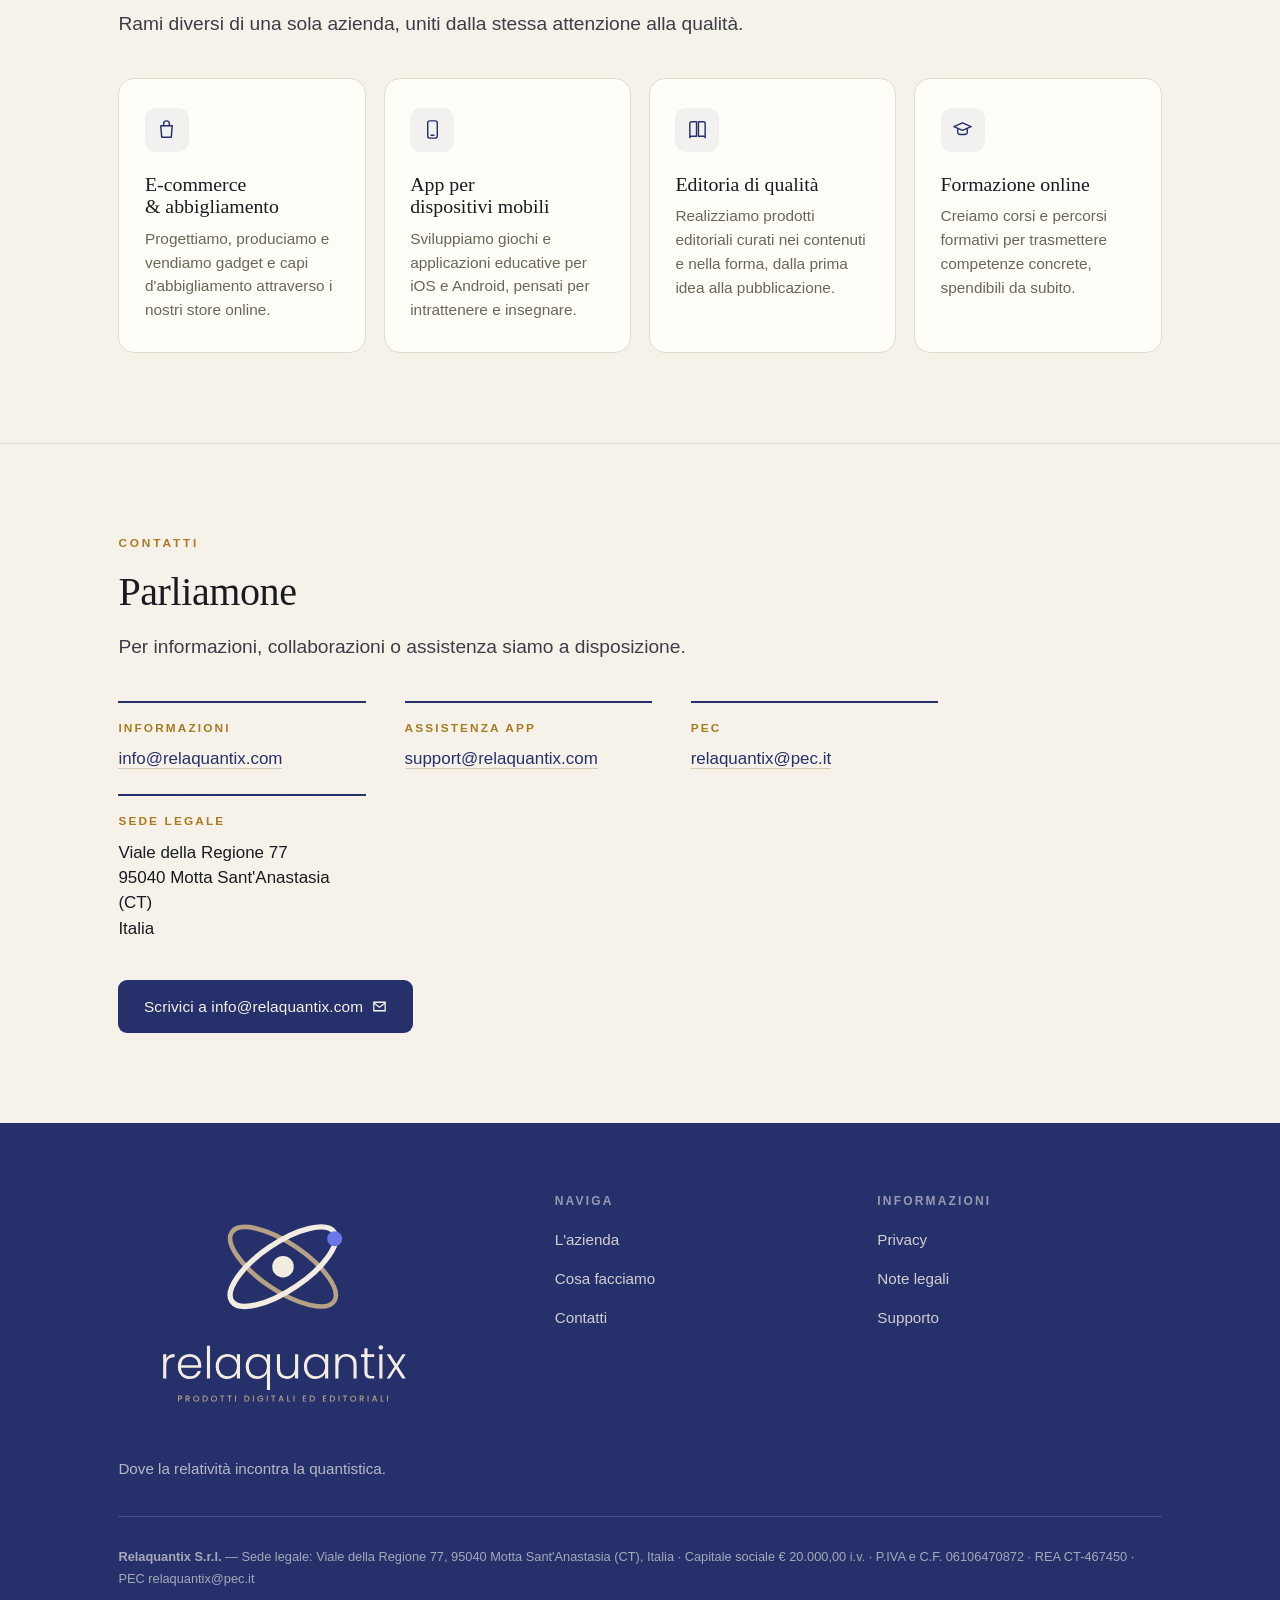
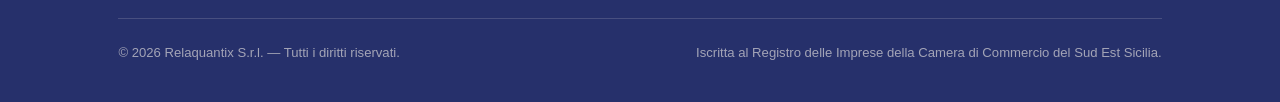
==== commit daadb249: "Versione inglese del sito con selettore IT/EN L'italiano resta alla radice, l'inglese vive sotto /en" ====
--- a/index.html
+++ b/index.html
@@ -6,6 +6,9 @@
   <title>Relaquantix S.r.l. — Prodotti digitali ed editoriali di grande qualità</title>
   <meta name="description" content="Relaquantix S.r.l. crea prodotti digitali ed editoriali di grande qualità: e-commerce e abbigliamento, app per dispositivi mobili, editoria e formazione online. Dove la relatività incontra la quantistica.">
   <link rel="canonical" href="https://relaquantix.com/">
+  <link rel="alternate" hreflang="it" href="https://relaquantix.com/">
+  <link rel="alternate" hreflang="en" href="https://relaquantix.com/en/">
+  <link rel="alternate" hreflang="x-default" href="https://relaquantix.com/">
   <meta name="theme-color" content="#f6f2e9">
   <link rel="icon" href="/assets/img/favicon.svg" type="image/svg+xml">
   <meta property="og:type" content="website">
@@ -14,7 +17,7 @@
   <meta property="og:description" content="Dove la relatività incontra la quantistica. E-commerce, app, editoria e formazione online.">
   <meta property="og:url" content="https://relaquantix.com/">
   <meta property="og:locale" content="it_IT">
-  <link rel="stylesheet" href="/assets/css/style.css?v=5">
+  <link rel="stylesheet" href="/assets/css/style.css?v=6">
 </head>
 <body>
   <a class="skip-link" href="#main">Vai al contenuto</a>
@@ -28,17 +31,22 @@
           <circle cx="110" cy="82" r="15" fill="#16171f"/>
           <circle cx="182" cy="43" r="10.5" fill="#3f4fe0"/>
         </svg>
-        <img class="brand-wordmark" src="/assets/img/logo/wordmark.svg?v=5" width="706" height="160" alt="">
+        <img class="brand-wordmark" src="/assets/img/logo/wordmark.svg?v=6" width="706" height="160" alt="">
       </a>
-      <button class="nav-toggle" aria-label="Apri il menu" aria-expanded="false" aria-controls="nav-links">
-        <svg viewBox="0 0 24 24" aria-hidden="true"><path d="M4 7h16M4 12h16M4 17h16"/></svg>
-      </button>
       <ul class="nav-links" id="nav-links">
         <li><a href="#azienda">L'azienda</a></li>
         <li><a href="#cosa-facciamo">Cosa facciamo</a></li>
         <li><a href="#contatti">Contatti</a></li>
         <li><a class="nav-cta" href="#contatti">Contattaci</a></li>
       </ul>
+      <div class="lang">
+        <a href="/" hreflang="it" aria-current="true">IT</a>
+        <span class="lang-sep" aria-hidden="true">|</span>
+        <a href="/en/" hreflang="en" lang="en">EN</a>
+      </div>
+      <button class="nav-toggle" aria-label="Apri il menu" aria-expanded="false" aria-controls="nav-links">
+        <svg viewBox="0 0 24 24" aria-hidden="true"><path d="M4 7h16M4 12h16M4 17h16"/></svg>
+      </button>
     </div>
   </header>
 
@@ -156,7 +164,7 @@
     <div class="wrap">
       <div class="footer-inner">
         <div class="footer-brand">
-          <img class="footer-logo" src="/assets/img/logo/lockup-vertical-dark.svg?v=5" width="460" height="336" alt="Relaquantix — prodotti digitali ed editoriali">
+          <img class="footer-logo" src="/assets/img/logo/lockup-vertical-dark.svg?v=6" width="460" height="336" alt="Relaquantix — prodotti digitali ed editoriali">
           <p class="footer-tag">Dove la relatività incontra la quantistica.</p>
         </div>
         <nav class="footer-col" aria-label="Naviga">
@@ -186,6 +194,6 @@
     </div>
   </footer>
 
-  <script src="/assets/js/main.js?v=5" defer></script>
+  <script src="/assets/js/main.js?v=6" defer></script>
 </body>
 </html>
--- a/assets/css/style.css
+++ b/assets/css/style.css
@@ -66,7 +66,13 @@
   padding:.55em 1.1em;border-radius:8px;font-size:.86rem;font-weight:500;letter-spacing:.01em;}
 .nav-cta::after{display:none;}
 .nav-cta:hover{background:var(--indigo-2);}
-.nav-toggle{display:none;margin-left:auto;width:44px;height:44px;border:1px solid var(--line-2);
+.lang{display:flex;align-items:center;gap:.3rem;flex:none;}
+.lang a{font-family:var(--sans);font-size:.78rem;font-weight:600;letter-spacing:.09em;
+  color:var(--muted);padding:.4em .25em;border-radius:4px;}
+.lang a:hover{color:var(--indigo);}
+.lang a[aria-current="true"]{color:var(--ink);}
+.lang-sep{color:var(--line-2);font-size:.75rem;user-select:none;}
+.nav-toggle{display:none;width:44px;height:44px;border:1px solid var(--line-2);
   background:transparent;border-radius:8px;cursor:pointer;color:var(--ink);}
 .nav-toggle svg{width:22px;height:22px;margin:auto;stroke:currentColor;fill:none;stroke-width:1.7;}
 
@@ -179,6 +185,8 @@
 }
 @media (max-width:720px){
   .nav-toggle{display:grid;place-items:center;}
+  .lang{margin-left:auto;}
+  .nav-inner{gap:.9rem;}
   .nav-links{position:absolute;top:72px;left:0;right:0;flex-direction:column;align-items:stretch;
     gap:0;background:var(--ivory-2);border-bottom:1px solid var(--line);margin:0;padding:.5rem 0;
     box-shadow:var(--shadow);display:none;}
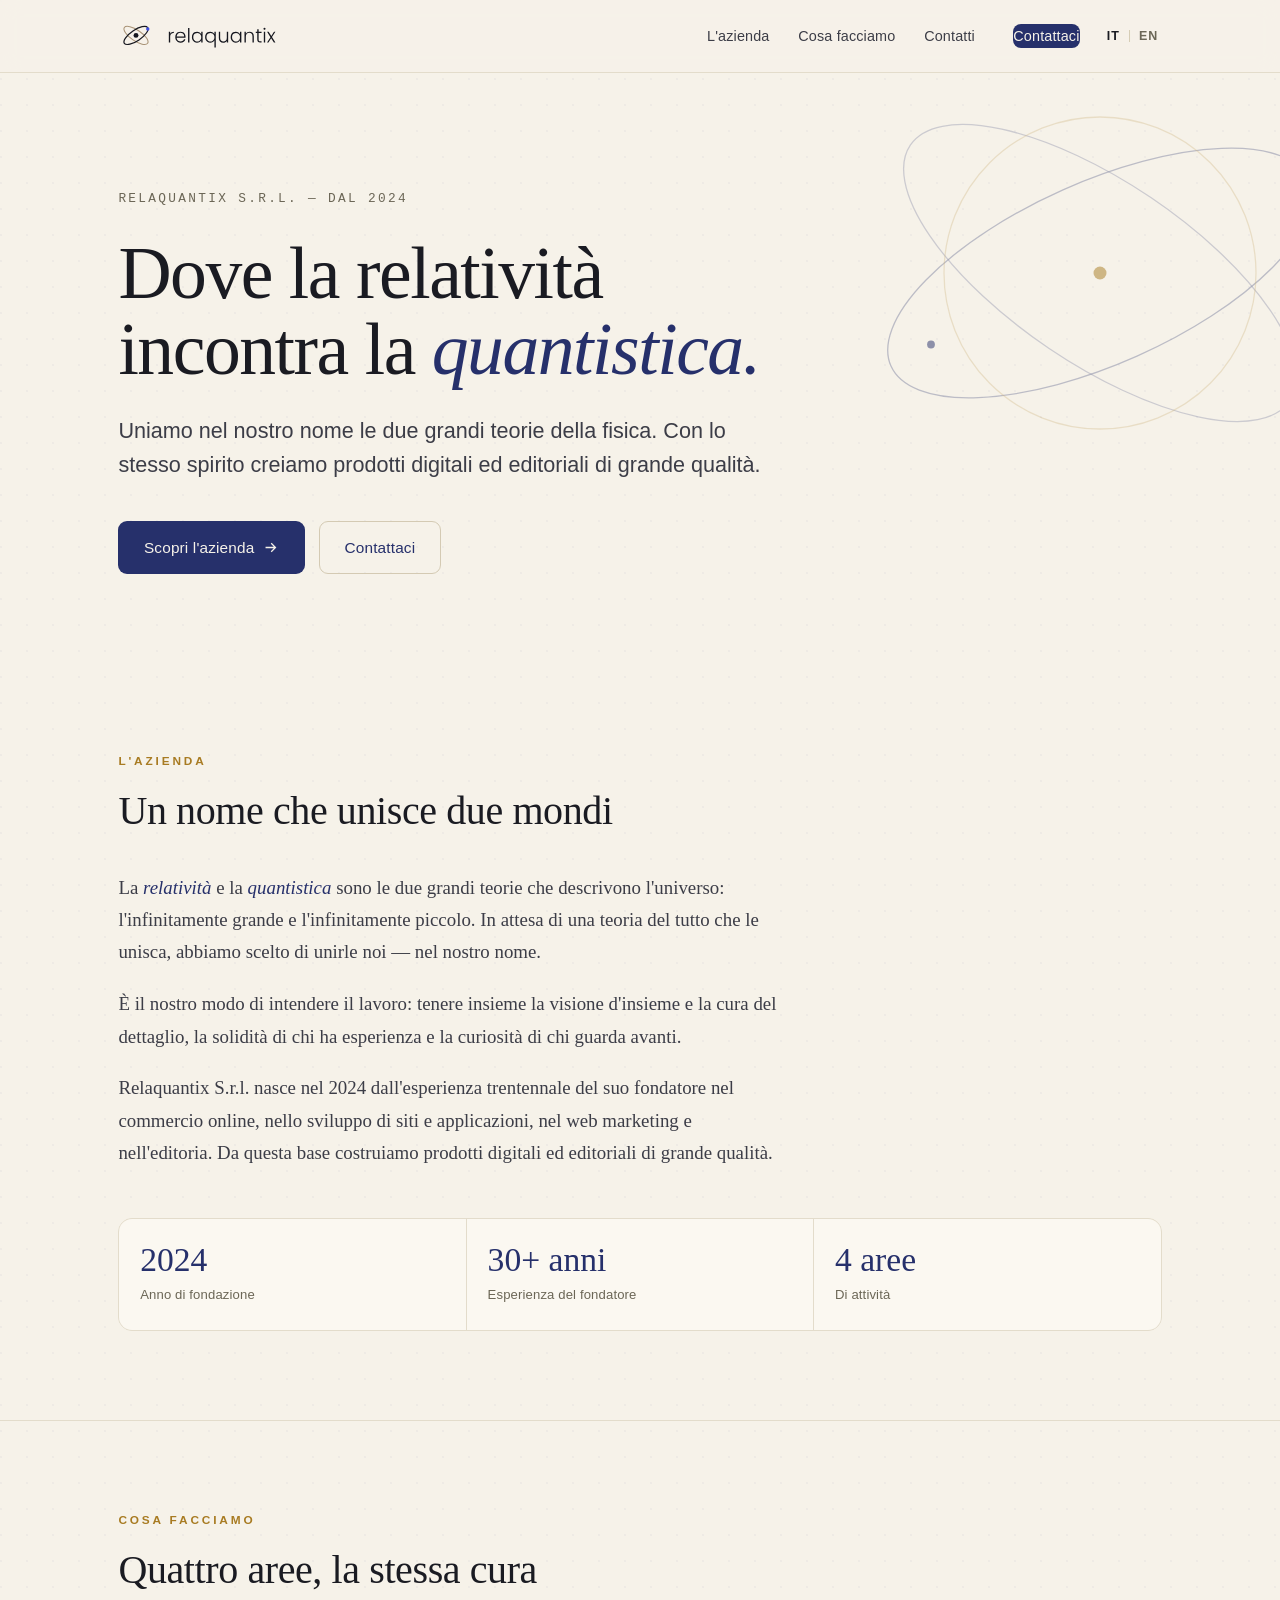
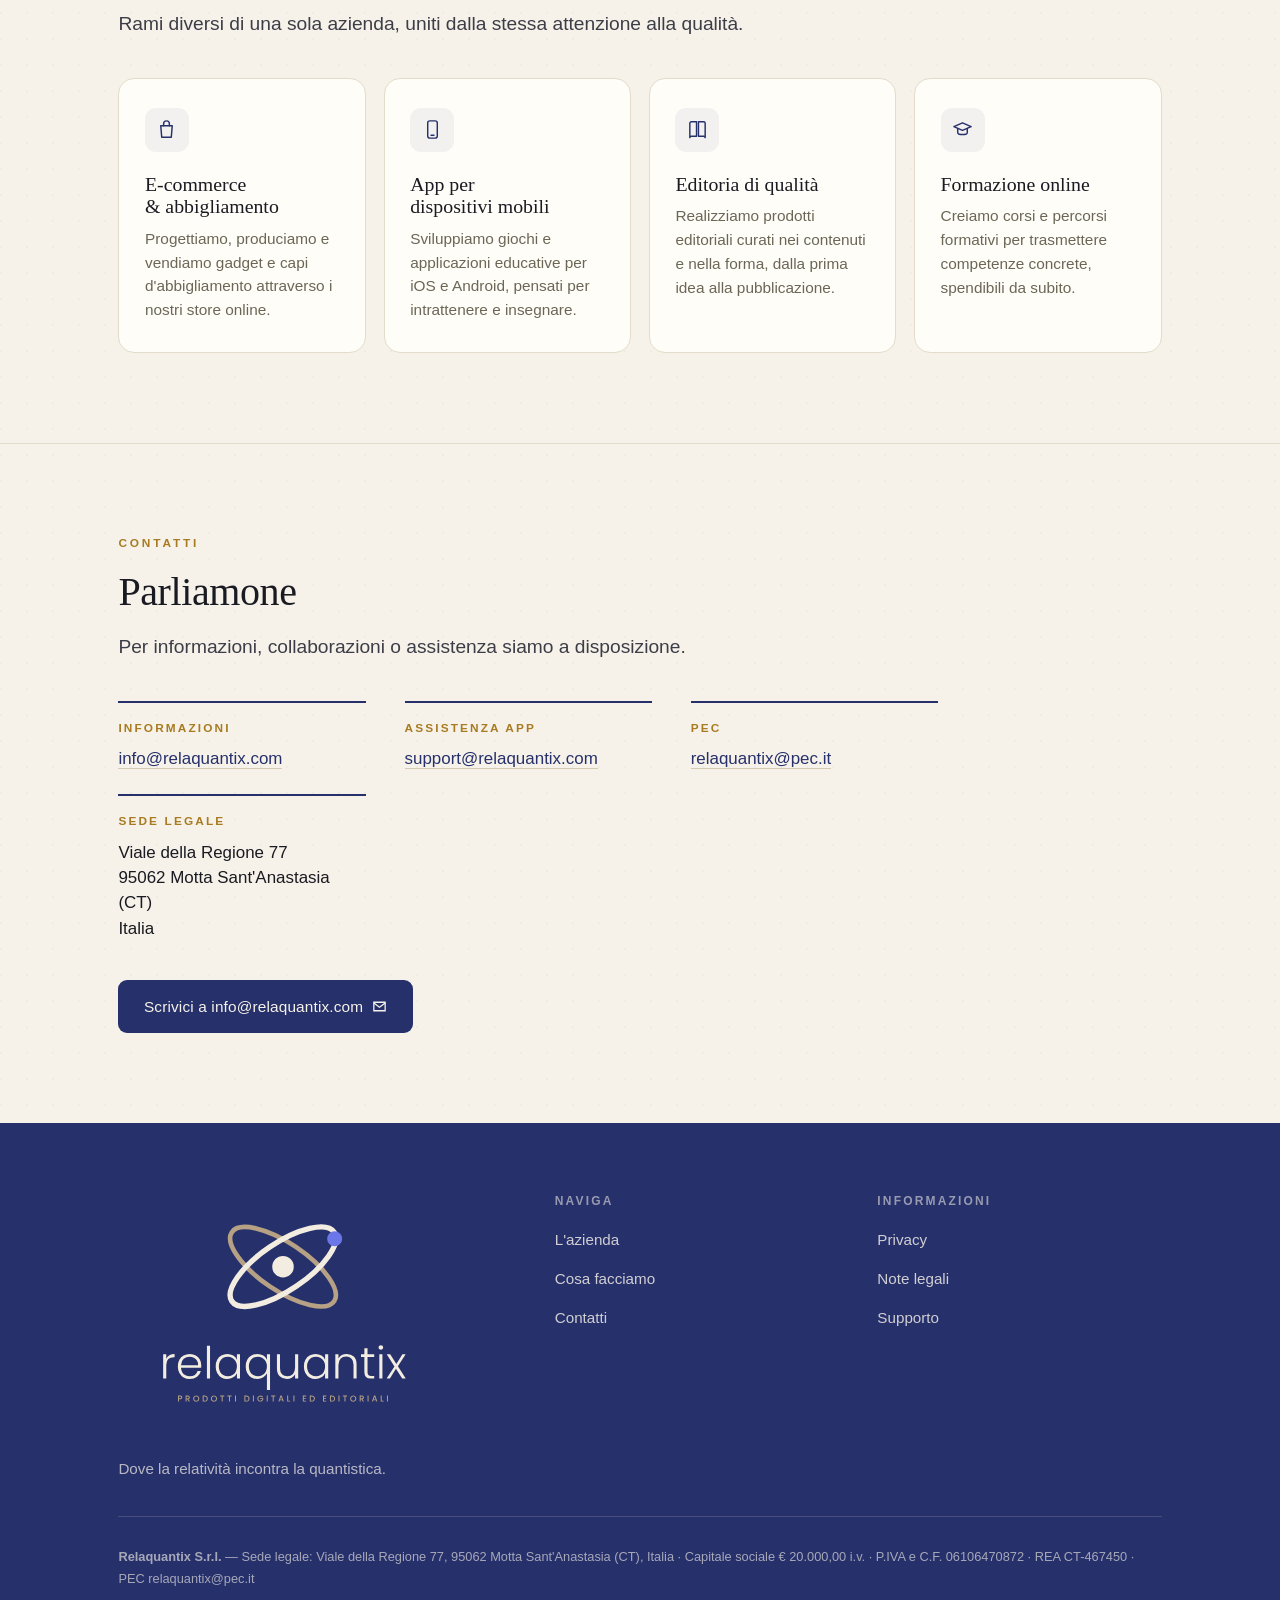
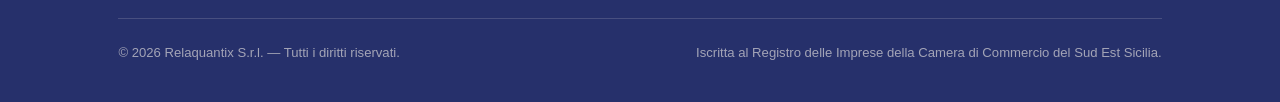
==== commit d3997ec4: "Corregge il CAP della sede legale: 95040 diventa 95062 Il CAP era stato preso dalla visura camerale " ====
--- a/index.html
+++ b/index.html
@@ -17,7 +17,7 @@
   <meta property="og:description" content="Dove la relatività incontra la quantistica. E-commerce, app, editoria e formazione online.">
   <meta property="og:url" content="https://relaquantix.com/">
   <meta property="og:locale" content="it_IT">
-  <link rel="stylesheet" href="/assets/css/style.css?v=6">
+  <link rel="stylesheet" href="/assets/css/style.css?v=7">
 </head>
 <body>
   <a class="skip-link" href="#main">Vai al contenuto</a>
@@ -31,7 +31,7 @@
           <circle cx="110" cy="82" r="15" fill="#16171f"/>
           <circle cx="182" cy="43" r="10.5" fill="#3f4fe0"/>
         </svg>
-        <img class="brand-wordmark" src="/assets/img/logo/wordmark.svg?v=6" width="706" height="160" alt="">
+        <img class="brand-wordmark" src="/assets/img/logo/wordmark.svg?v=7" width="706" height="160" alt="">
       </a>
       <ul class="nav-links" id="nav-links">
         <li><a href="#azienda">L'azienda</a></li>
@@ -148,7 +148,7 @@
           </div>
           <div class="contact-item">
             <div class="contact-label">Sede legale</div>
-            <div class="contact-value">Viale della Regione 77<br>95040 Motta Sant'Anastasia (CT)<br>Italia</div>
+            <div class="contact-value">Viale della Regione 77<br>95062 Motta Sant'Anastasia (CT)<br>Italia</div>
           </div>
         </div>
         <div class="btn-row reveal">
@@ -164,7 +164,7 @@
     <div class="wrap">
       <div class="footer-inner">
         <div class="footer-brand">
-          <img class="footer-logo" src="/assets/img/logo/lockup-vertical-dark.svg?v=6" width="460" height="336" alt="Relaquantix — prodotti digitali ed editoriali">
+          <img class="footer-logo" src="/assets/img/logo/lockup-vertical-dark.svg?v=7" width="460" height="336" alt="Relaquantix — prodotti digitali ed editoriali">
           <p class="footer-tag">Dove la relatività incontra la quantistica.</p>
         </div>
         <nav class="footer-col" aria-label="Naviga">
@@ -185,7 +185,7 @@
         </nav>
       </div>
       <div class="footer-legal">
-        <strong>Relaquantix S.r.l.</strong> — Sede legale: Viale della Regione 77, 95040 Motta Sant'Anastasia (CT), Italia · Capitale sociale € 20.000,00 i.v. · P.IVA e C.F. 06106470872 · REA CT-467450 · PEC relaquantix@pec.it
+        <strong>Relaquantix S.r.l.</strong> — Sede legale: Viale della Regione 77, 95062 Motta Sant'Anastasia (CT), Italia · Capitale sociale € 20.000,00 i.v. · P.IVA e C.F. 06106470872 · REA CT-467450 · PEC relaquantix@pec.it
       </div>
       <div class="footer-bottom">
         <span>© <span id="year">2026</span> Relaquantix S.r.l. — Tutti i diritti riservati.</span>
@@ -194,6 +194,6 @@
     </div>
   </footer>
 
-  <script src="/assets/js/main.js?v=6" defer></script>
+  <script src="/assets/js/main.js?v=7" defer></script>
 </body>
 </html>
--- a/assets/css/style.css
+++ b/assets/css/style.css
@@ -163,6 +163,11 @@
 .back-link svg{width:16px;height:16px;stroke:currentColor;fill:none;stroke-width:1.8;}
 .doc-title{font-size:clamp(2rem,4.5vw,2.9rem);letter-spacing:-.01em;}
 .doc-updated{font-size:.86rem;color:var(--muted);margin-top:.8rem;font-family:var(--mono);letter-spacing:.02em;}
+.doc-langs{margin-top:1.1rem;font-size:.88rem;color:var(--muted);line-height:1.8;}
+.doc-langs strong{color:var(--ink);font-weight:600;}
+.doc-langs a{border-bottom:1px solid var(--line-2);}
+.doc-langs a:hover{color:var(--gold);border-color:var(--gold);}
+.doc-langs .sep{color:var(--muted);margin:0 .45em;}
 .doc-body{margin-top:2.6rem;color:var(--ink-soft);}
 .doc-body h2{font-size:1.35rem;color:var(--indigo);margin:2.4rem 0 .8rem;}
 .doc-body h3{font-size:1.08rem;font-family:var(--sans);font-weight:600;color:var(--ink);margin:1.6rem 0 .5rem;}
